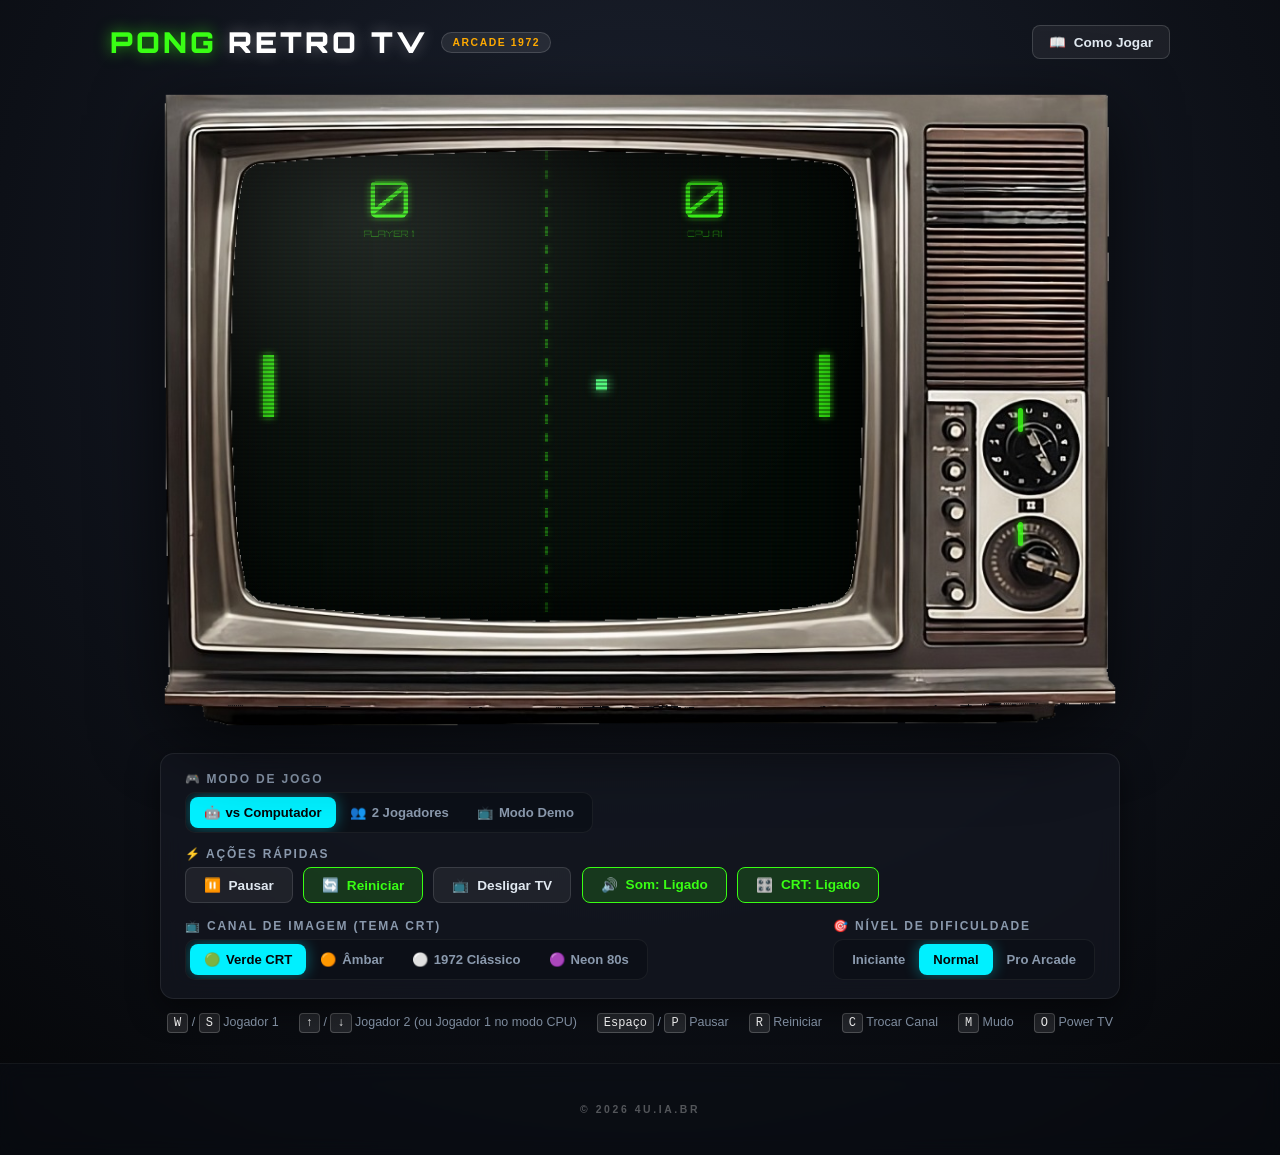
==== index.html @ e944e49a "deploy: auto-sync pong" ====
<!DOCTYPE html>
<html lang="pt-br">
<head>
  <meta charset="utf-8"/>
  <meta name="viewport" content="width=device-width, initial-scale=1.0, maximum-scale=1.0, user-scalable=no"/>
  <title>Pong Retro TV 1972 | 4U.IA.BR</title>
  <meta name="description" content="Jogue o clássico Pong de 1972 dentro de uma autêntica TV de tubo CRT retro com áudio 8-bit sintetizado, shaders scanlines e seletores de canal interativos."/>

  <!-- Favicons -->
  <link rel="icon" type="image/png" sizes="32x32" href="/favicon-32x32.png"/>
  <link rel="icon" type="image/png" sizes="16x16" href="/favicon-16x16.png"/>
  <link rel="icon" type="image/png" sizes="48x48" href="/favicon-48x48.png"/>
  <link rel="icon" type="image/png" sizes="192x192" href="/favicon-192x192.png"/>
  <link rel="apple-touch-icon" href="/favicon-192x192.png"/>

  <!-- Google Fonts Orbitron -->
  <link rel="preconnect" href="https://fonts.googleapis.com"/>
  <link rel="preconnect" href="https://fonts.gstatic.com" crossorigin/>
  <link href="https://fonts.googleapis.com/css2?family=Orbitron:wght@500;700;900&display=swap" rel="stylesheet"/>

  <!-- Stylesheet -->
  <link rel="stylesheet" href="style.css"/>
</head>
<body>

  <!-- Retro Header -->
  <header class="retro-header">
    <div class="brand-wrapper">
      <img src="/logo.png" alt="4U.IA.BR" class="brand-logo" onerror="this.style.display='none'"/>
      <h1 class="brand-title"><span class="accent">PONG</span> RETRO TV</h1>
      <span class="brand-badge">ARCADE 1972</span>
    </div>
    <div class="header-actions">
      <button class="btn-header" id="openTutorialBtn" title="Instruções e controles">
        <span>📖</span> Como Jogar
      </button>
    </div>
  </header>

  <!-- Arcade Stage -->
  <main class="arcade-stage">
    
    <!-- TV Stage Wrapper with Ambient Lighting -->
    <div class="tv-stage-wrapper" id="stageWrapper">
      <div class="tv-cabinet">
        
        <!-- CRT Screen Tube (Positioned exactly in the TV aperture) -->
        <div class="tv-screen-container">
          <canvas id="pongCanvas"></canvas>
          
          <!-- Optical Overlays (Scanlines, Vignette, Glare) -->
          <div class="crt-scanlines" id="crtScanlines"></div>
          <div class="crt-vignette"></div>
          <div class="crt-glare"></div>
          <div class="crt-beam-overlay" id="crtBeamOverlay"></div>

          <!-- HUD Status Screen Overlay (Pause / Game Over) -->
          <div class="screen-hud-overlay hidden" id="screenHudOverlay">
            <h2 class="hud-title" id="hudTitle">JOGO PAUSADO</h2>
            <p class="hud-subtitle" id="hudSubtitle">Pressione Espaço para continuar</p>
            <div class="hud-btn-group">
              <button class="btn-hud" id="hudRestartBtn">JOGAR NOVAMENTE</button>
            </div>
          </div>
        </div>

        <!-- TV Bezel Frame Image (Natural 3D wooden/metallic casing & dials) -->
        <img src="assets/images/retro_tv.png" class="tv-bezel-frame" alt="Retro CRT TV Frame" />

        <!-- Interactive Hotspots on the TV's Physical Controls -->
        <div class="tv-hotspots">
          <!-- Push Buttons Column -->
          <button class="hotspot-btn btn-hotspot-power" id="hotspotPower" title="Power TV (Ligar / Desligar)">
            <span class="hotspot-tooltip">Ligar / Desligar TV</span>
          </button>
          <button class="hotspot-btn btn-hotspot-mode" id="hotspotMode" title="Alternar Modo (CPU / 2P)">
            <span class="hotspot-tooltip">Modo CPU / 2P</span>
          </button>
          <button class="hotspot-btn btn-hotspot-sound" id="hotspotSound" title="Som Mudo / Ligado">
            <span class="hotspot-tooltip">Alternar Som</span>
          </button>
          <button class="hotspot-btn btn-hotspot-crt" id="hotspotCrt" title="Filtro CRT Scanlines">
            <span class="hotspot-tooltip">Efeito CRT On/Off</span>
          </button>
          <button class="hotspot-btn btn-hotspot-pause" id="hotspotPause" title="Pausar / Continuar">
            <span class="hotspot-tooltip">Pausar / Jogar</span>
          </button>

          <!-- Upper Rotary Knob (Channel / Color Theme) -->
          <button class="hotspot-btn btn-hotspot-rotary-channel" id="rotaryChannel" title="Girar Seletor de Canal (Cores CRT)">
            <div class="rotary-marker"></div>
            <span class="hotspot-tooltip">Canal / Cor CRT</span>
          </button>

          <!-- Lower Rotary Knob (Tuning / Difficulty) -->
          <button class="hotspot-btn btn-hotspot-rotary-tuning" id="rotaryTuning" title="Girar Sintonizador (Dificuldade)">
            <div class="rotary-marker"></div>
            <span class="hotspot-tooltip">Sintonia / Dificuldade</span>
          </button>
        </div>

      </div>
    </div>

    <!-- Mobile Touch Controller (visible on smartphones & tablets) -->
    <div class="mobile-touch-bar">
      <!-- Player 1 Touch (Left) -->
      <div class="touch-paddle-controller">
        <span class="touch-player-label">Jogador 1 (Esquerda)</span>
        <div class="touch-btn-row">
          <button class="btn-touch-nav" id="p1UpBtn" aria-label="Mover P1 Cima">▲ CIMA</button>
          <button class="btn-touch-nav" id="p1DownBtn" aria-label="Mover P1 Baixo">▼ BAIXO</button>
        </div>
      </div>

      <!-- Player 2 Touch (Right, shown in 2P mode) -->
      <div class="touch-paddle-controller" id="p2TouchController" style="display: none;">
        <span class="touch-player-label">Jogador 2 (Direita)</span>
        <div class="touch-btn-row">
          <button class="btn-touch-nav" id="p2UpBtn" aria-label="Mover P2 Cima">▲ CIMA</button>
          <button class="btn-touch-nav" id="p2DownBtn" aria-label="Mover P2 Baixo">▼ BAIXO</button>
        </div>
      </div>
    </div>

    <!-- Retro Control Dashboard (Under TV) -->
    <div class="arcade-dashboard">
      
      <!-- Row 1: Game Mode & Quick Actions -->
      <div class="dashboard-row">
        <div>
          <div class="group-title">🎮 Modo de Jogo</div>
          <div class="btn-pill-group">
            <button class="btn-pill active" id="modeCpuBtn">
              <span>🤖</span> vs Computador
            </button>
            <button class="btn-pill" id="modePvpBtn">
              <span>👥</span> 2 Jogadores
            </button>
            <button class="btn-pill" id="modeDemoBtn">
              <span>📺</span> Modo Demo
            </button>
          </div>
        </div>

        <div>
          <div class="group-title">⚡ Ações Rápidas</div>
          <div class="action-buttons-group">
            <button class="btn-action" id="btnTogglePause">
              <span>⏸️</span> Pausar
            </button>
            <button class="btn-action btn-accent" id="btnResetGame">
              <span>🔄</span> Reiniciar
            </button>
            <button class="btn-action" id="btnTogglePower">
              <span>📺</span> Desligar TV
            </button>
            <button class="btn-action btn-accent" id="btnToggleSound">
              <span>🔊</span> Som: Ligado
            </button>
            <button class="btn-action btn-accent" id="btnToggleCrt">
              <span>🎛️</span> CRT: Ligado
            </button>
          </div>
        </div>
      </div>

      <!-- Row 2: CRT Channel Themes & Difficulty -->
      <div class="dashboard-row">
        <div>
          <div class="group-title">📺 Canal de Imagem (Tema CRT)</div>
          <div class="btn-pill-group">
            <button class="btn-pill active" data-theme="green">
              <span>🟢</span> Verde CRT
            </button>
            <button class="btn-pill" data-theme="amber">
              <span>🟠</span> Âmbar
            </button>
            <button class="btn-pill" data-theme="classic">
              <span>⚪</span> 1972 Clássico
            </button>
            <button class="btn-pill" data-theme="neon">
              <span>🟣</span> Neon 80s
            </button>
          </div>
        </div>

        <div>
          <div class="group-title">🎯 Nível de Dificuldade</div>
          <div class="btn-pill-group">
            <button class="btn-pill" data-diff="easy">Iniciante</button>
            <button class="btn-pill active" data-diff="normal">Normal</button>
            <button class="btn-pill" data-diff="pro">Pro Arcade</button>
          </div>
        </div>
      </div>

    </div>

    <!-- Keyboard Shortcuts Bar -->
    <div class="keyboard-hints">
      <span><span class="kbd-badge">W</span> / <span class="kbd-badge">S</span> Jogador 1</span>
      <span><span class="kbd-badge">↑</span> / <span class="kbd-badge">↓</span> Jogador 2 (ou Jogador 1 no modo CPU)</span>
      <span><span class="kbd-badge">Espaço</span> / <span class="kbd-badge">P</span> Pausar</span>
      <span><span class="kbd-badge">R</span> Reiniciar</span>
      <span><span class="kbd-badge">C</span> Trocar Canal</span>
      <span><span class="kbd-badge">M</span> Mudo</span>
      <span><span class="kbd-badge">O</span> Power TV</span>
    </div>

  </main>

  <!-- Tutorial Modal -->
  <div class="modal-backdrop" id="tutorialModal">
    <div class="modal-dialog">
      <div class="modal-header">
        <h3 class="modal-title"><span>📺</span> Manual do Pong Retro TV 1972</h3>
        <button class="modal-close" id="closeTutorialBtn" aria-label="Fechar">✕</button>
      </div>
      <div class="modal-body">
        
        <div>
          <div class="modal-section-title">🕹️ Sobre o Pong (1972)</div>
          <p>
            Criado por <strong>Allan Alcorn</strong> e lançado pela <strong>Atari</strong> em novembro de 1972 sob a liderança de <strong>Nolan Bushnell</strong>, Pong foi o primeiro videogame arcade de sucesso comercial no mundo. Esta versão recria fielmente a física analógica de ricochete angular, áudio de ondas quadradas em 8-bit e o charme inconfundível de uma televisão de tubo CRT da década de 1970.
          </p>
        </div>

        <div>
          <div class="modal-section-title">⌨️ Controles do Teclado</div>
          <div class="modal-grid-controls">
            <div class="control-card">
              <h4>Jogador 1 (Esquerda)</h4>
              <p><span class="kbd-badge">W</span> para subir<br/><span class="kbd-badge">S</span> para descer</p>
            </div>
            <div class="control-card">
              <h4>Jogador 2 (Direita)</h4>
              <p><span class="kbd-badge">↑</span> para subir<br/><span class="kbd-badge">↓</span> para descer</p>
            </div>
            <div class="control-card">
              <h4>Atalhos Rápidos</h4>
              <p><span class="kbd-badge">Espaço</span> Pausar | <span class="kbd-badge">R</span> Reiniciar<br/><span class="kbd-badge">C</span> Canal | <span class="kbd-badge">M</span> Som | <span class="kbd-badge">O</span> Power TV</p>
            </div>
            <div class="control-card">
              <h4>Touch / Celular</h4>
              <p>Toque e arraste o dedo diretamente na tela da TV ou use os botões virtuais ▲ ▼ abaixo do televisor.</p>
            </div>
          </div>
        </div>

        <div>
          <div class="modal-section-title">🎛️ Controles Interativos na Própria TV</div>
          <p>
            Você pode clicar diretamente nos botões físicos e seletores giratórios do painel prateado à direita da TV:
          </p>
          <ul style="padding-left: 20px; margin-top: 8px; font-size: 0.88rem; color: #a0aec0;">
            <li><strong>Botão Vermelho (Topo):</strong> Liga e desliga a TV com animação real de colapso de feixe CRT.</li>
            <li><strong>Seletor Giratório Superior (VHF):</strong> Gira o botão e troca os canais de cor da TV (Fósforo Verde, Âmbar, P&B e Neon 80s).</li>
            <li><strong>Seletor Giratório Inferior (UHF):</strong> Alterna o nível de sintonia/dificuldade da inteligência artificial.</li>
            <li><strong>Botões Centrais:</strong> Alternam modo de jogo, mudo de áudio e ativam/desativam as scanlines de fósforo.</li>
          </ul>
        </div>

        <div>
          <div class="modal-section-title">🏆 Regras do Jogo</div>
          <p>
            Cada ponto é marcado quando a bola ultrapassa a raquete adversária. A velocidade da bola aumenta progressivamente a cada troca de passes. O primeiro a alcançar <strong>10 pontos</strong> vence a partida!
          </p>
        </div>

      </div>
    </div>
  </div>

  <!-- 4U.IA.BR Standardized Footer -->
  <footer class="footer-clean">
    <span>© 2026 4U.IA.BR</span>
  </footer>

  <!-- Game Script -->
  <script src="script.js"></script>
</body>
</html>
---- style.css ----
/* ====================================================================
   PONG RETRO TV 1972 - 4U.IA.BR
   Authentic CRT Arcade Television Experience
   ==================================================================== */

:root {
  --bg-dark: #0a0c10;
  --bg-cabinet: #141721;
  --wood-accent: #3a2318;
  --primary-accent: #00f0ff;
  --neon-green: #39ff14;
  --neon-pink: #ff007f;
  --neon-amber: #ffaa00;
  --text-main: #f0f4f8;
  --text-muted: #8a99ad;
  --crt-curve: 4% / 6%;
}

* {
  box-sizing: border-box;
  margin: 0;
  padding: 0;
  -webkit-tap-highlight-color: transparent;
}

body {
  background: radial-gradient(circle at 50% 25%, #1c2230 0%, #0d1017 60%, #050608 100%);
  color: var(--text-main);
  font-family: 'Segoe UI', -apple-system, BlinkMacSystemFont, Roboto, sans-serif;
  min-height: 100vh;
  display: flex;
  flex-direction: column;
  align-items: center;
  overflow-x: hidden;
}

/* Header */
.retro-header {
  width: 100%;
  max-width: 1100px;
  padding: 24px 20px 10px;
  display: flex;
  align-items: center;
  justify-content: space-between;
  flex-wrap: wrap;
  gap: 16px;
  z-index: 10;
}

.brand-wrapper {
  display: flex;
  align-items: center;
  gap: 14px;
}

.brand-logo {
  height: 42px;
  width: auto;
  filter: drop-shadow(0 0 10px rgba(0, 240, 255, 0.4));
}

.brand-title {
  font-family: 'Orbitron', 'Segoe UI', sans-serif;
  font-size: 1.8rem;
  font-weight: 900;
  letter-spacing: 0.1em;
  color: #fff;
  text-shadow: 0 0 15px rgba(255, 255, 255, 0.3);
}

.brand-title .accent {
  color: var(--neon-green);
  text-shadow: 0 0 15px rgba(57, 255, 20, 0.6);
}

.brand-badge {
  font-size: 0.65rem;
  font-weight: 700;
  letter-spacing: 0.15em;
  padding: 4px 10px;
  border-radius: 20px;
  background: rgba(255, 255, 255, 0.08);
  border: 1px solid rgba(255, 255, 255, 0.15);
  color: var(--neon-amber);
  text-transform: uppercase;
}

.header-actions {
  display: flex;
  gap: 10px;
  align-items: center;
}

.btn-header {
  background: rgba(255, 255, 255, 0.06);
  border: 1px solid rgba(255, 255, 255, 0.15);
  color: #e0e8f0;
  padding: 8px 16px;
  border-radius: 8px;
  font-size: 0.85rem;
  font-weight: 600;
  cursor: pointer;
  display: flex;
  align-items: center;
  gap: 8px;
  transition: all 0.2s ease;
}

.btn-header:hover {
  background: rgba(0, 240, 255, 0.15);
  border-color: var(--primary-accent);
  color: #fff;
  box-shadow: 0 0 15px rgba(0, 240, 255, 0.3);
}

/* Main Arcade Stage */
.arcade-stage {
  width: 100%;
  max-width: 1080px;
  padding: 10px 16px 30px;
  display: flex;
  flex-direction: column;
  align-items: center;
  flex-grow: 1;
}

/* TV Ambient Lighting & Table Glow */
.tv-stage-wrapper {
  position: relative;
  width: 100%;
  max-width: 960px;
  display: flex;
  justify-content: center;
  align-items: center;
  margin: 10px 0 25px;
}

.tv-stage-wrapper::before {
  content: '';
  position: absolute;
  top: 15%;
  left: 5%;
  width: 65%;
  height: 70%;
  background: radial-gradient(ellipse at center, rgba(57, 255, 20, 0.15) 0%, rgba(0, 240, 255, 0.08) 45%, transparent 75%);
  filter: blur(40px);
  pointer-events: none;
  z-index: 1;
  transition: background 0.5s ease;
}

.tv-stage-wrapper.theme-amber::before {
  background: radial-gradient(ellipse at center, rgba(255, 170, 0, 0.2) 0%, rgba(255, 120, 0, 0.08) 45%, transparent 75%);
}

.tv-stage-wrapper.theme-classic::before {
  background: radial-gradient(ellipse at center, rgba(255, 255, 255, 0.16) 0%, rgba(200, 220, 255, 0.06) 45%, transparent 75%);
}

.tv-stage-wrapper.theme-neon::before {
  background: radial-gradient(ellipse at center, rgba(255, 0, 127, 0.15) 0%, rgba(0, 240, 255, 0.1) 45%, transparent 75%);
}

.tv-stage-wrapper.tv-off::before {
  opacity: 0;
}

/* TV Cabinet (Aspect Ratio: 1010 x 671 = 1.5052) */
.tv-cabinet {
  position: relative;
  width: 100%;
  aspect-ratio: 1010 / 671;
  z-index: 2;
  user-select: none;
  filter: drop-shadow(0 20px 35px rgba(0, 0, 0, 0.7));
}

/* TV Bezel Overlay Image */
.tv-bezel-frame {
  position: absolute;
  top: 0;
  left: 0;
  width: 100%;
  height: 100%;
  object-fit: fill;
  pointer-events: none;
  z-index: 5;
}

/* Screen Window Positioned in CRT opening:
   Cropped TV coords: left 7.43%, top 9.54%, width 65.74%, height 73.77% */
.tv-screen-container {
  position: absolute;
  left: 7.43%;
  top: 9.54%;
  width: 65.74%;
  height: 73.77%;
  border-radius: var(--crt-curve);
  overflow: hidden;
  background: #08090d;
  box-shadow: inset 0 0 45px rgba(0, 0, 0, 0.95);
  z-index: 3;
  display: flex;
  align-items: center;
  justify-content: center;
  cursor: crosshair;
}

/* Canvas */
#pongCanvas {
  width: 100%;
  height: 100%;
  display: block;
  image-rendering: pixelated;
  background: transparent;
}

/* CRT Optical Shaders & Overlays */
.crt-scanlines {
  position: absolute;
  top: 0;
  left: 0;
  width: 100%;
  height: 100%;
  background: linear-gradient(
    rgba(18, 16, 16, 0) 50%, 
    rgba(0, 0, 0, 0.42) 50%
  ), linear-gradient(
    90deg,
    rgba(255, 0, 0, 0.03),
    rgba(0, 255, 0, 0.01),
    rgba(0, 0, 255, 0.03)
  );
  background-size: 100% 4px, 6px 100%;
  pointer-events: none;
  z-index: 10;
  opacity: 0.85;
  transition: opacity 0.3s ease;
}

.crt-scanlines.off {
  opacity: 0 !important;
}

.crt-vignette {
  position: absolute;
  top: 0;
  left: 0;
  width: 100%;
  height: 100%;
  box-shadow: inset 0 0 65px rgba(0, 0, 0, 0.85), inset 0 0 100px rgba(0, 0, 0, 0.55);
  pointer-events: none;
  z-index: 11;
}

.crt-glare {
  position: absolute;
  top: -20%;
  left: -20%;
  width: 140%;
  height: 140%;
  background: radial-gradient(ellipse at 30% 25%, rgba(255, 255, 255, 0.12) 0%, rgba(255, 255, 255, 0.03) 30%, transparent 60%);
  pointer-events: none;
  z-index: 12;
}

/* CRT Power Off / On Beam Animation */
.crt-beam-overlay {
  position: absolute;
  top: 0;
  left: 0;
  width: 100%;
  height: 100%;
  background: #000;
  pointer-events: none;
  z-index: 20;
  opacity: 0;
  display: flex;
  align-items: center;
  justify-content: center;
  transition: opacity 0.1s ease;
}

.tv-off .crt-beam-overlay {
  opacity: 1;
}

.crt-beam-overlay::after {
  content: '';
  display: none;
  width: 100%;
  height: 3px;
  background: #fff;
  box-shadow: 0 0 15px #fff, 0 0 35px #00f0ff;
  border-radius: 50%;
}

/* CRT Turning Off animation */
.anim-power-off .crt-beam-overlay {
  opacity: 1;
  animation: crtTurnOff 0.55s cubic-bezier(0.23, 1, 0.32, 1) forwards;
}

.anim-power-off .crt-beam-overlay::after {
  display: block;
  animation: crtLineCollapse 0.55s cubic-bezier(0.23, 1, 0.32, 1) forwards;
}

/* CRT Turning On animation */
.anim-power-on .crt-beam-overlay {
  opacity: 1;
  animation: crtTurnOn 0.6s cubic-bezier(0.16, 1, 0.3, 1) forwards;
}

.anim-power-on .crt-beam-overlay::after {
  display: block;
  animation: crtLineExpand 0.6s cubic-bezier(0.16, 1, 0.3, 1) forwards;
}

@keyframes crtTurnOff {
  0% { background: transparent; }
  60% { background: #020304; }
  100% { background: #050608; }
}

@keyframes crtLineCollapse {
  0% { width: 100%; height: 100%; border-radius: 0; background: rgba(255, 255, 255, 0.9); }
  45% { width: 100%; height: 3px; border-radius: 50%; background: #fff; }
  75% { width: 12px; height: 12px; border-radius: 50%; background: #fff; box-shadow: 0 0 25px #fff; }
  100% { width: 0; height: 0; opacity: 0; }
}

@keyframes crtTurnOn {
  0% { background: #050608; }
  30% { background: #020304; }
  100% { background: transparent; opacity: 0; }
}

@keyframes crtLineExpand {
  0% { width: 6px; height: 6px; border-radius: 50%; opacity: 1; background: #fff; }
  35% { width: 100%; height: 4px; border-radius: 50%; background: #fff; }
  70% { width: 100%; height: 100%; border-radius: 0; opacity: 0.8; background: rgba(255, 255, 255, 0.6); }
  100% { width: 100%; height: 100%; opacity: 0; }
}

/* Interactive Hotspots on the Physical TV Dials & Buttons */
.tv-hotspots {
  position: absolute;
  top: 0;
  left: 0;
  width: 100%;
  height: 100%;
  z-index: 15;
  pointer-events: none;
}

.hotspot-btn {
  position: absolute;
  pointer-events: auto;
  background: transparent;
  border: none;
  cursor: pointer;
  border-radius: 50%;
  transition: transform 0.2s cubic-bezier(0.34, 1.56, 0.64, 1), box-shadow 0.2s ease;
  outline: none;
}

.hotspot-btn:focus-visible {
  box-shadow: 0 0 0 2px var(--neon-green), 0 0 15px rgba(57, 255, 20, 0.6);
}

.hotspot-btn:hover {
  background: rgba(255, 255, 255, 0.12);
  box-shadow: 0 0 12px rgba(0, 240, 255, 0.4);
}

/* Push buttons column: X ~ 79.5% to 83%, Y from 48.5% to 76.5% */
.btn-hotspot-power {
  left: 79.7%;
  top: 48.4%;
  width: 3.1%;
  height: 4.6%;
  border-radius: 4px;
}

.btn-hotspot-mode {
  left: 79.7%;
  top: 54.4%;
  width: 3.1%;
  height: 4.6%;
  border-radius: 4px;
}

.btn-hotspot-sound {
  left: 79.7%;
  top: 60.4%;
  width: 3.1%;
  height: 4.6%;
  border-radius: 4px;
}

.btn-hotspot-crt {
  left: 79.7%;
  top: 66.3%;
  width: 3.1%;
  height: 4.6%;
  border-radius: 4px;
}

.btn-hotspot-pause {
  left: 79.7%;
  top: 72.3%;
  width: 3.1%;
  height: 4.6%;
  border-radius: 4px;
}

/* Upper Rotary Dial (Channel / Color Theme): X ~ 84.6% to 94.6%, Y ~ 48.4% to 63.3% */
.btn-hotspot-rotary-channel {
  left: 84.7%;
  top: 48.4%;
  width: 9.9%;
  height: 14.9%;
  border-radius: 50%;
  transform: rotate(0deg);
  transition: transform 0.35s cubic-bezier(0.34, 1.56, 0.64, 1);
}

/* Lower Rotary Dial (Difficulty / Speed): X ~ 84.6% to 94.6%, Y ~ 66.3% to 81.2% */
.btn-hotspot-rotary-tuning {
  left: 84.7%;
  top: 66.3%;
  width: 9.9%;
  height: 14.9%;
  border-radius: 50%;
  transform: rotate(0deg);
  transition: transform 0.35s cubic-bezier(0.34, 1.56, 0.64, 1);
}

/* Tactile visual indicator marker on rotary knobs */
.rotary-marker {
  position: absolute;
  top: 10%;
  left: 47%;
  width: 6%;
  height: 25%;
  background: var(--neon-green);
  border-radius: 3px;
  box-shadow: 0 0 6px var(--neon-green);
  opacity: 0.85;
}

/* Tooltips on Hover */
.hotspot-tooltip {
  position: absolute;
  bottom: 110%;
  left: 50%;
  transform: translateX(-50%);
  background: rgba(10, 14, 22, 0.95);
  color: #fff;
  border: 1px solid var(--primary-accent);
  padding: 5px 10px;
  border-radius: 6px;
  font-size: 0.72rem;
  font-weight: 600;
  white-space: nowrap;
  pointer-events: none;
  opacity: 0;
  transition: opacity 0.2s ease, transform 0.2s ease;
  z-index: 30;
  box-shadow: 0 4px 15px rgba(0, 0, 0, 0.6);
}

.hotspot-btn:hover .hotspot-tooltip {
  opacity: 1;
  transform: translateX(-50%) translateY(-4px);
}

/* CRT Screen Status Overlay (e.g. Pause, Game Over, Insert Coin) */
.screen-hud-overlay {
  position: absolute;
  top: 0;
  left: 0;
  width: 100%;
  height: 100%;
  display: flex;
  flex-direction: column;
  align-items: center;
  justify-content: center;
  background: rgba(0, 0, 0, 0.65);
  color: #fff;
  z-index: 14;
  backdrop-filter: blur(2px);
  text-align: center;
  padding: 20px;
  transition: opacity 0.2s ease;
}

.screen-hud-overlay.hidden {
  opacity: 0;
  pointer-events: none;
}

.hud-title {
  font-family: 'Orbitron', monospace;
  font-size: 2.2rem;
  letter-spacing: 0.15em;
  margin-bottom: 10px;
  text-shadow: 0 0 15px currentColor;
}

.hud-subtitle {
  font-size: 1rem;
  color: var(--text-muted);
  margin-bottom: 24px;
}

.hud-btn-group {
  display: flex;
  gap: 12px;
}

.btn-hud {
  background: var(--neon-green);
  color: #050608;
  border: none;
  padding: 10px 22px;
  border-radius: 6px;
  font-weight: 800;
  font-family: 'Orbitron', sans-serif;
  font-size: 0.95rem;
  cursor: pointer;
  letter-spacing: 0.05em;
  box-shadow: 0 0 15px rgba(57, 255, 20, 0.5);
  transition: all 0.2s ease;
}

.btn-hud:hover {
  transform: scale(1.05);
  box-shadow: 0 0 25px rgba(57, 255, 20, 0.8);
}

/* Retro Control Dashboard (Under the TV) */
.arcade-dashboard {
  width: 100%;
  max-width: 960px;
  background: rgba(20, 24, 34, 0.7);
  backdrop-filter: blur(12px);
  border: 1px solid rgba(255, 255, 255, 0.08);
  border-radius: 14px;
  padding: 18px 24px;
  display: flex;
  flex-direction: column;
  gap: 16px;
  box-shadow: 0 10px 30px rgba(0, 0, 0, 0.5);
}

.dashboard-row {
  display: flex;
  align-items: center;
  justify-content: space-between;
  flex-wrap: wrap;
  gap: 14px;
}

.group-title {
  font-size: 0.75rem;
  font-weight: 700;
  text-transform: uppercase;
  letter-spacing: 0.15em;
  color: var(--text-muted);
  margin-bottom: 6px;
  display: flex;
  align-items: center;
  gap: 6px;
}

.btn-pill-group {
  display: flex;
  background: rgba(10, 14, 20, 0.6);
  padding: 4px;
  border-radius: 10px;
  border: 1px solid rgba(255, 255, 255, 0.06);
  overflow-x: auto;
  max-width: 100%;
  scrollbar-width: none;
}
.btn-pill-group::-webkit-scrollbar {
  display: none;
}

.btn-pill {
  background: transparent;
  border: none;
  color: var(--text-muted);
  padding: 8px 14px;
  font-size: 0.82rem;
  font-weight: 600;
  border-radius: 8px;
  cursor: pointer;
  display: flex;
  align-items: center;
  gap: 6px;
  white-space: nowrap;
  transition: all 0.2s ease;
}

.btn-pill:hover {
  color: #fff;
  background: rgba(255, 255, 255, 0.08);
}

.btn-pill.active {
  background: var(--primary-accent);
  color: #050608;
  font-weight: 700;
  box-shadow: 0 0 15px rgba(0, 240, 255, 0.4);
}

/* Quick Control Action Buttons */
.action-buttons-group {
  display: flex;
  flex-wrap: wrap;
  gap: 10px;
}

.btn-action {
  background: rgba(255, 255, 255, 0.06);
  border: 1px solid rgba(255, 255, 255, 0.12);
  color: #e0e8f0;
  padding: 9px 18px;
  border-radius: 8px;
  font-size: 0.85rem;
  font-weight: 600;
  cursor: pointer;
  display: flex;
  align-items: center;
  gap: 8px;
  transition: all 0.2s ease;
}

.btn-action:hover {
  background: rgba(255, 255, 255, 0.12);
  color: #fff;
  border-color: rgba(255, 255, 255, 0.3);
}

.btn-action.btn-accent {
  background: rgba(57, 255, 20, 0.15);
  border-color: var(--neon-green);
  color: var(--neon-green);
}

.btn-action.btn-accent:hover {
  background: var(--neon-green);
  color: #050608;
  box-shadow: 0 0 18px rgba(57, 255, 20, 0.5);
}

.btn-action.btn-danger {
  background: rgba(255, 0, 127, 0.15);
  border-color: var(--neon-pink);
  color: var(--neon-pink);
}

.btn-action.btn-danger:hover {
  background: var(--neon-pink);
  color: #fff;
  box-shadow: 0 0 18px rgba(255, 0, 127, 0.5);
}

/* Mobile Touch Controls Bar */
.mobile-touch-bar {
  display: none;
  width: 100%;
  max-width: 960px;
  margin-top: 14px;
  gap: 16px;
  justify-content: space-between;
}

@media (max-width: 820px) {
  .mobile-touch-bar {
    display: flex;
  }
}

.touch-paddle-controller {
  flex: 1;
  background: rgba(15, 20, 30, 0.8);
  border: 1px solid rgba(255, 255, 255, 0.1);
  border-radius: 12px;
  padding: 12px;
  display: flex;
  flex-direction: column;
  align-items: center;
  gap: 8px;
}

.touch-player-label {
  font-size: 0.75rem;
  font-weight: 700;
  text-transform: uppercase;
  letter-spacing: 0.1em;
  color: var(--text-muted);
}

.touch-btn-row {
  display: flex;
  width: 100%;
  gap: 8px;
}

.btn-touch-nav {
  flex: 1;
  height: 52px;
  background: rgba(255, 255, 255, 0.08);
  border: 1px solid rgba(255, 255, 255, 0.15);
  border-radius: 8px;
  color: #fff;
  font-size: 1.5rem;
  display: flex;
  align-items: center;
  justify-content: center;
  cursor: pointer;
  user-select: none;
}

.btn-touch-nav:active {
  background: var(--primary-accent);
  color: #000;
}

/* Keyboard Hints Bar */
.keyboard-hints {
  width: 100%;
  max-width: 960px;
  margin-top: 14px;
  display: flex;
  justify-content: center;
  gap: 20px;
  flex-wrap: wrap;
  font-size: 0.78rem;
  color: var(--text-muted);
}

.kbd-badge {
  display: inline-block;
  background: rgba(255, 255, 255, 0.1);
  border: 1px solid rgba(255, 255, 255, 0.2);
  border-radius: 4px;
  padding: 2px 6px;
  color: #fff;
  font-family: monospace;
  font-size: 0.75rem;
}

/* Modal Window (Tutorial & Controls) */
.modal-backdrop {
  position: fixed;
  top: 0;
  left: 0;
  width: 100%;
  height: 100%;
  background: rgba(5, 7, 12, 0.85);
  backdrop-filter: blur(8px);
  z-index: 10000;
  display: flex;
  align-items: center;
  justify-content: center;
  padding: 20px;
  opacity: 0;
  pointer-events: none;
  transition: opacity 0.3s ease;
}

.modal-backdrop.active {
  opacity: 1;
  pointer-events: auto;
}

.modal-dialog {
  background: #141824;
  border: 1px solid rgba(0, 240, 255, 0.3);
  border-radius: 16px;
  width: 100%;
  max-width: 650px;
  max-height: 90vh;
  overflow-y: auto;
  box-shadow: 0 25px 60px rgba(0, 0, 0, 0.8), 0 0 30px rgba(0, 240, 255, 0.2);
  transform: translateY(20px) scale(0.95);
  transition: transform 0.3s cubic-bezier(0.34, 1.56, 0.64, 1);
}

.modal-backdrop.active .modal-dialog {
  transform: translateY(0) scale(1);
}

.modal-header {
  padding: 20px 24px;
  border-bottom: 1px solid rgba(255, 255, 255, 0.08);
  display: flex;
  align-items: center;
  justify-content: space-between;
}

.modal-title {
  font-family: 'Orbitron', sans-serif;
  font-size: 1.25rem;
  color: #fff;
  display: flex;
  align-items: center;
  gap: 10px;
}

.modal-close {
  background: transparent;
  border: none;
  color: var(--text-muted);
  font-size: 1.4rem;
  cursor: pointer;
  padding: 4px;
  border-radius: 6px;
  transition: color 0.2s ease;
}

.modal-close:hover {
  color: #fff;
}

.modal-body {
  padding: 24px;
  display: flex;
  flex-direction: column;
  gap: 20px;
  line-height: 1.6;
  font-size: 0.92rem;
  color: #c8d4e2;
}

.modal-section-title {
  font-size: 0.85rem;
  font-weight: 700;
  text-transform: uppercase;
  letter-spacing: 0.12em;
  color: var(--primary-accent);
  margin-bottom: 8px;
}

.modal-grid-controls {
  display: grid;
  grid-template-columns: repeat(auto-fit, minmax(240px, 1fr));
  gap: 14px;
}

.control-card {
  background: rgba(255, 255, 255, 0.04);
  border: 1px solid rgba(255, 255, 255, 0.08);
  border-radius: 10px;
  padding: 14px;
}

.control-card h4 {
  color: #fff;
  margin-bottom: 6px;
  font-size: 0.9rem;
}

.control-card p {
  color: var(--text-muted);
  font-size: 0.82rem;
}

/* 4U Standardized Footer */
.footer-clean {
  position: relative;
  width: 100%;
  z-index: 10;
  padding: 2.5rem 0;
  background: rgba(10, 14, 22, 0.5);
  backdrop-filter: blur(10px);
  border-top: 1px solid rgba(255, 255, 255, 0.05);
  display: flex;
  flex-direction: column;
  align-items: center;
  justify-content: center;
  gap: 8px;
  margin-top: auto;
}

.footer-clean span {
  font-size: 0.65rem;
  color: rgba(255, 255, 255, 0.3);
  letter-spacing: 0.25em;
  text-transform: uppercase;
  font-weight: 600;
}

/* Responsiveness */
@media (max-width: 600px) {
  .brand-title {
    font-size: 1.35rem;
  }
  .brand-badge {
    display: none;
  }
  .dashboard-row {
    flex-direction: column;
    align-items: stretch;
  }
  .btn-pill-group {
    width: 100%;
  }
  .btn-pill {
    flex: 1;
    justify-content: center;
  }
}
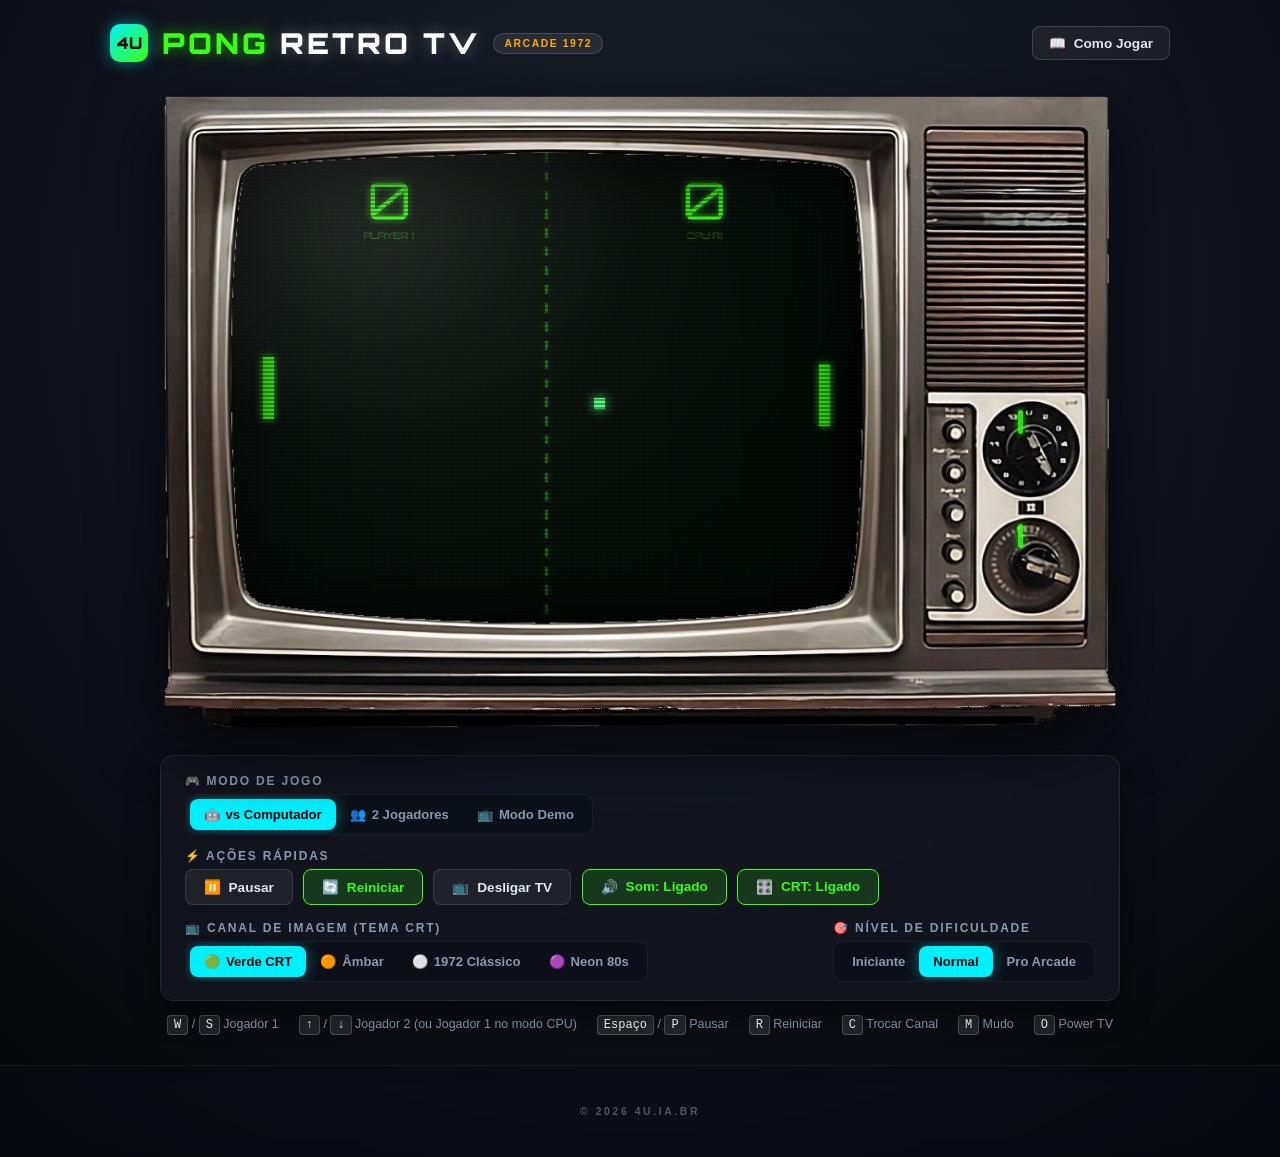
==== commit f3c609d0: "deploy: auto-sync pong" ====
--- a/index.html
+++ b/index.html
@@ -18,15 +18,15 @@
   <link rel="preconnect" href="https://fonts.gstatic.com" crossorigin/>
   <link href="https://fonts.googleapis.com/css2?family=Orbitron:wght@500;700;900&display=swap" rel="stylesheet"/>
 
-  <!-- Stylesheet -->
-  <link rel="stylesheet" href="style.css"/>
+  <!-- Stylesheet with Cache Busting -->
+  <link rel="stylesheet" href="style.css?v=20261001_tv2"/>
 </head>
 <body>
 
   <!-- Retro Header -->
   <header class="retro-header">
     <div class="brand-wrapper">
-      <img src="/logo.png" alt="4U.IA.BR" class="brand-logo" onerror="this.style.display='none'"/>
+      <div style="width: 38px; height: 38px; border-radius: 10px; background: linear-gradient(135deg, #00f0ff, #39ff14); display: flex; align-items: center; justify-content: center; font-family: 'Orbitron', monospace; font-weight: 900; font-size: 16px; color: #050608; box-shadow: 0 0 15px rgba(0, 240, 255, 0.5);">4U</div>
       <h1 class="brand-title"><span class="accent">PONG</span> RETRO TV</h1>
       <span class="brand-badge">ARCADE 1972</span>
     </div>
@@ -277,7 +277,7 @@
     <span>© 2026 4U.IA.BR</span>
   </footer>
 
-  <!-- Game Script -->
-  <script src="script.js"></script>
+  <!-- Game Script with Cache Busting -->
+  <script src="script.js?v=20261001_tv2"></script>
 </body>
 </html>
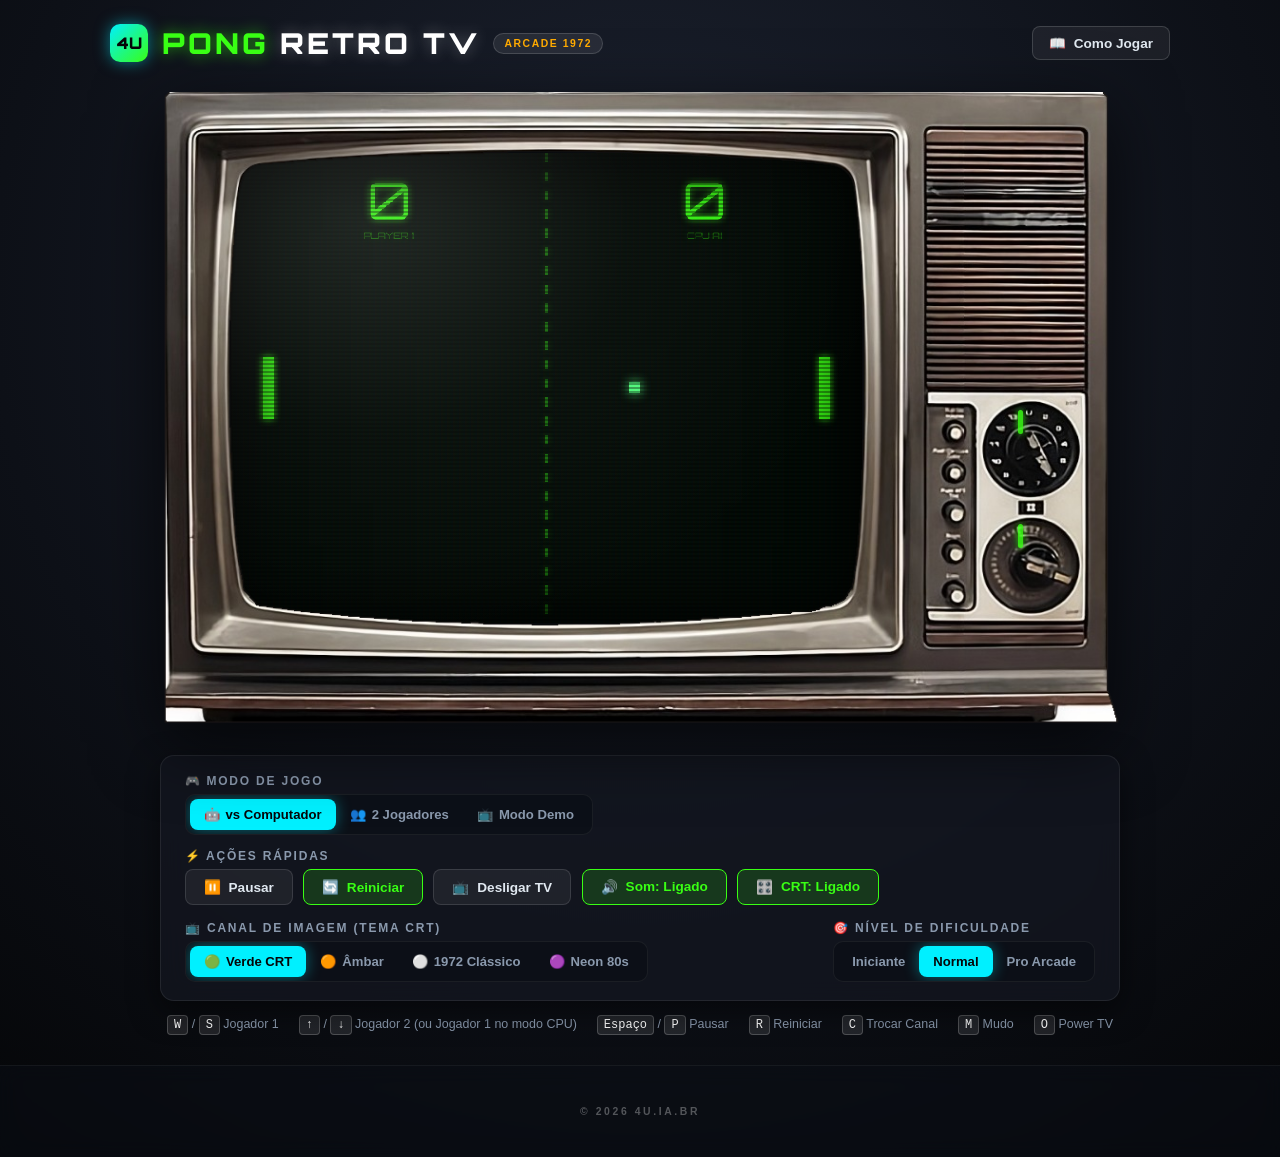
==== commit 755470ee: "deploy: auto-sync pong" ====
--- a/index.html
+++ b/index.html
@@ -65,7 +65,7 @@
         </div>
 
         <!-- TV Bezel Frame Image (Natural 3D wooden/metallic casing & dials) -->
-        <img src="assets/images/retro_tv.png" class="tv-bezel-frame" alt="Retro CRT TV Frame" />
+        <img src="assets/images/retro_tv.png?v=20261005_tv3" class="tv-bezel-frame" alt="Retro CRT TV Frame" />
 
         <!-- Interactive Hotspots on the TV's Physical Controls -->
         <div class="tv-hotspots">
@@ -278,6 +278,6 @@
   </footer>
 
   <!-- Game Script with Cache Busting -->
-  <script src="script.js?v=20261001_tv2"></script>
+  <script src="script.js?v=20261005_tv3"></script>
 </body>
 </html>
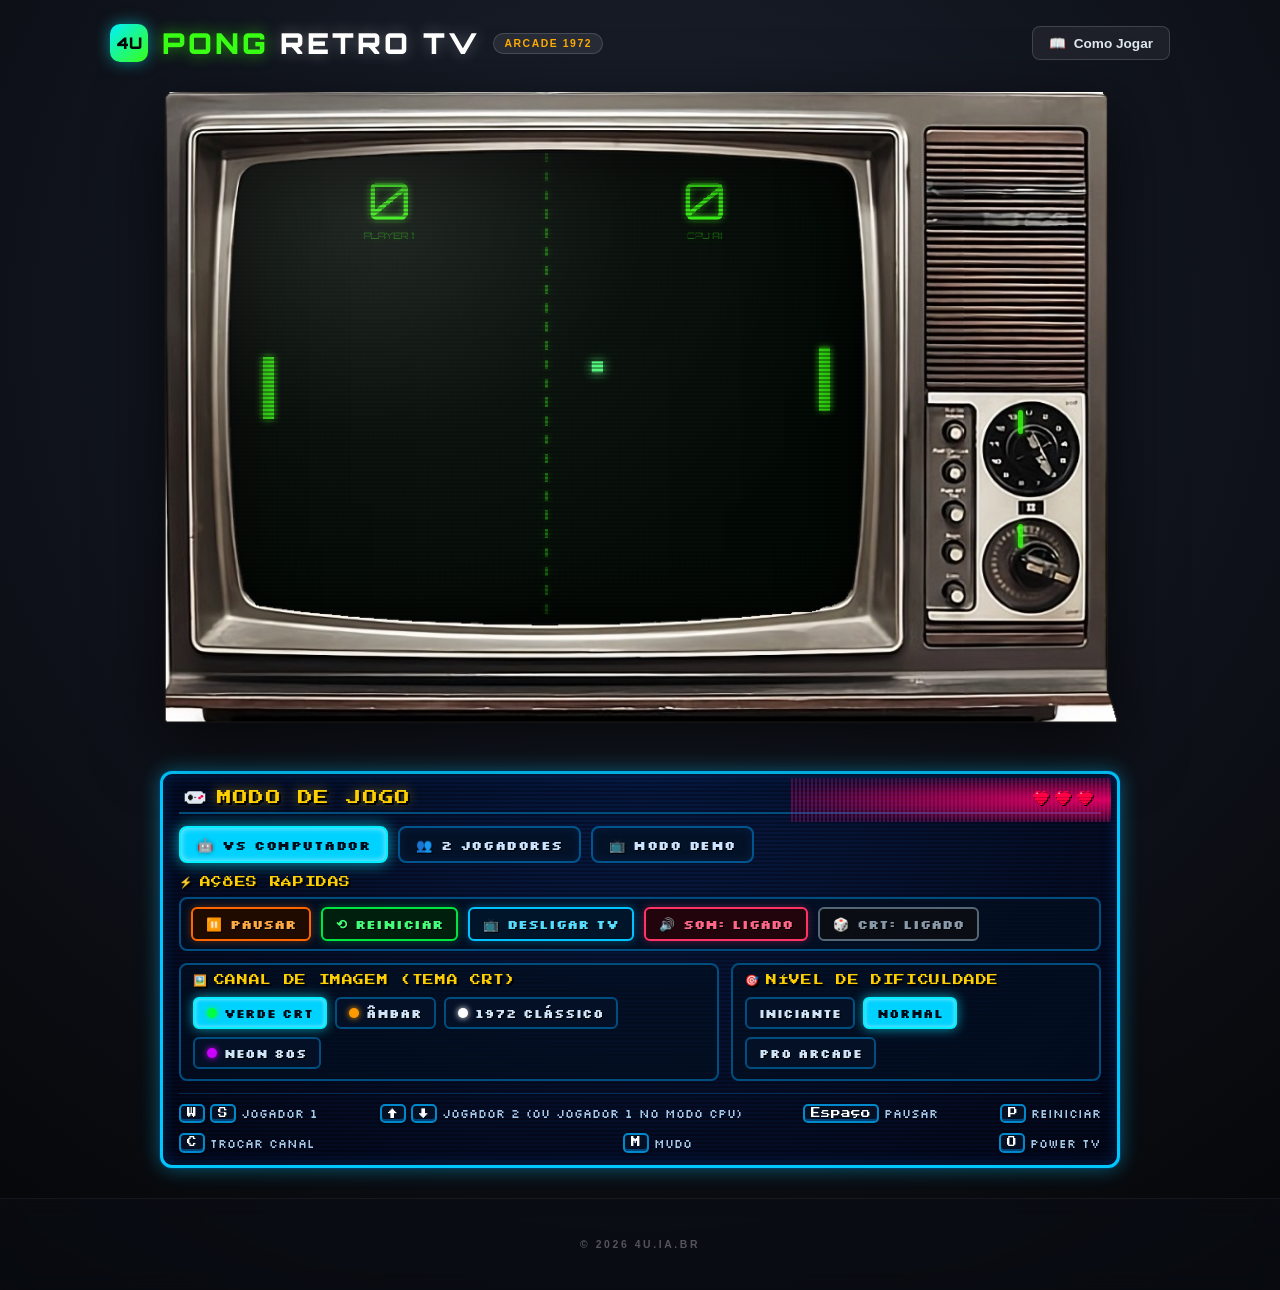
==== commit 5c2fc9b6: "deploy: auto-sync pong" ====
--- a/index.html
+++ b/index.html
@@ -13,13 +13,13 @@
   <link rel="icon" type="image/png" sizes="192x192" href="/favicon-192x192.png"/>
   <link rel="apple-touch-icon" href="/favicon-192x192.png"/>
 
-  <!-- Google Fonts Orbitron -->
+  <!-- Google Fonts Orbitron & Retro 8-bit Fonts -->
   <link rel="preconnect" href="https://fonts.googleapis.com"/>
   <link rel="preconnect" href="https://fonts.gstatic.com" crossorigin/>
-  <link href="https://fonts.googleapis.com/css2?family=Orbitron:wght@500;700;900&display=swap" rel="stylesheet"/>
+  <link href="https://fonts.googleapis.com/css2?family=Orbitron:wght@500;700;900&family=Press+Start+2P&family=Silkscreen:wght@400;700&display=swap" rel="stylesheet"/>
 
   <!-- Stylesheet with Cache Busting -->
-  <link rel="stylesheet" href="style.css?v=20261001_tv2"/>
+  <link rel="stylesheet" href="style.css?v=20261005_tv4"/>
 </head>
 <body>
 
@@ -126,86 +126,146 @@
     <!-- Retro Control Dashboard (Under TV) -->
     <div class="arcade-dashboard">
       
-      <!-- Row 1: Game Mode & Quick Actions -->
-      <div class="dashboard-row">
-        <div>
-          <div class="group-title">🎮 Modo de Jogo</div>
-          <div class="btn-pill-group">
-            <button class="btn-pill active" id="modeCpuBtn">
-              <span>🤖</span> vs Computador
+      <!-- Top Header Row: Gamepad + MODO DE JOGO + Magenta Dither & Hearts -->
+      <div class="dash-top-header">
+        <div class="dash-header-title">
+          <svg class="pixel-gamepad-icon" viewBox="0 0 20 14" width="24" height="16" fill="none">
+            <rect x="3" y="1" width="14" height="11" rx="2" fill="#e0e8f0"/>
+            <rect x="1" y="3" width="18" height="7" fill="#e0e8f0"/>
+            <rect x="4" y="5" width="4" height="3" fill="#111"/>
+            <rect x="5" y="4" width="2" height="5" fill="#111"/>
+            <rect x="9" y="6" width="2" height="1" fill="#666"/>
+            <circle cx="14" cy="7" r="1.2" fill="#ff0044"/>
+            <circle cx="16" cy="5.5" r="1.2" fill="#ff0044"/>
+          </svg>
+          <span class="dash-title-text">MODO DE JOGO</span>
+        </div>
+        <div class="dash-dither-hearts">
+          <svg class="pixel-heart" viewBox="0 0 10 9" width="16" height="14" fill="none">
+            <rect x="2" y="0" width="2" height="1" fill="#ff0044"/>
+            <rect x="6" y="0" width="2" height="1" fill="#ff0044"/>
+            <rect x="1" y="1" width="4" height="2" fill="#ff0044"/>
+            <rect x="5" y="1" width="4" height="2" fill="#ff0044"/>
+            <rect x="2" y="1" width="1" height="1" fill="#ffaacc"/>
+            <rect x="0" y="2" width="10" height="2" fill="#ff0044"/>
+            <rect x="1" y="4" width="8" height="2" fill="#ff0044"/>
+            <rect x="2" y="6" width="6" height="1" fill="#ff0044"/>
+            <rect x="3" y="7" width="4" height="1" fill="#ff0044"/>
+            <rect x="4" y="8" width="2" height="1" fill="#ff0044"/>
+          </svg>
+          <svg class="pixel-heart" viewBox="0 0 10 9" width="16" height="14" fill="none">
+            <rect x="2" y="0" width="2" height="1" fill="#ff0044"/>
+            <rect x="6" y="0" width="2" height="1" fill="#ff0044"/>
+            <rect x="1" y="1" width="4" height="2" fill="#ff0044"/>
+            <rect x="5" y="1" width="4" height="2" fill="#ff0044"/>
+            <rect x="2" y="1" width="1" height="1" fill="#ffaacc"/>
+            <rect x="0" y="2" width="10" height="2" fill="#ff0044"/>
+            <rect x="1" y="4" width="8" height="2" fill="#ff0044"/>
+            <rect x="2" y="6" width="6" height="1" fill="#ff0044"/>
+            <rect x="3" y="7" width="4" height="1" fill="#ff0044"/>
+            <rect x="4" y="8" width="2" height="1" fill="#ff0044"/>
+          </svg>
+          <svg class="pixel-heart" viewBox="0 0 10 9" width="16" height="14" fill="none">
+            <rect x="2" y="0" width="2" height="1" fill="#ff0044"/>
+            <rect x="6" y="0" width="2" height="1" fill="#ff0044"/>
+            <rect x="1" y="1" width="4" height="2" fill="#ff0044"/>
+            <rect x="5" y="1" width="4" height="2" fill="#ff0044"/>
+            <rect x="2" y="1" width="1" height="1" fill="#ffaacc"/>
+            <rect x="0" y="2" width="10" height="2" fill="#ff0044"/>
+            <rect x="1" y="4" width="8" height="2" fill="#ff0044"/>
+            <rect x="2" y="6" width="6" height="1" fill="#ff0044"/>
+            <rect x="3" y="7" width="4" height="1" fill="#ff0044"/>
+            <rect x="4" y="8" width="2" height="1" fill="#ff0044"/>
+          </svg>
+        </div>
+      </div>
+
+      <!-- Row 1: Game Mode Buttons -->
+      <div class="dash-modes-row">
+        <button class="btn-retro-mode active" id="modeCpuBtn">
+          <span class="mode-icon">🤖</span> VS COMPUTADOR
+        </button>
+        <button class="btn-retro-mode" id="modePvpBtn">
+          <span class="mode-icon">👥</span> 2 JOGADORES
+        </button>
+        <button class="btn-retro-mode" id="modeDemoBtn">
+          <span class="mode-icon">📺</span> MODO DEMO
+        </button>
+      </div>
+
+      <!-- Row 2: Quick Actions Section -->
+      <div class="dash-quick-actions-section">
+        <div class="retro-group-title">
+          <span class="title-icon">⚡</span> AÇÕES RÁPIDAS
+        </div>
+        <div class="retro-actions-box">
+          <button class="btn-retro-action btn-action-orange" id="btnTogglePause">
+            <span class="action-icon">▶</span> Continuar
+          </button>
+          <button class="btn-retro-action btn-action-green" id="btnResetGame">
+            <span class="action-icon">⟲</span> Reiniciar
+          </button>
+          <button class="btn-retro-action btn-action-cyan" id="btnTogglePower">
+            <span class="action-icon">📺</span> Desligar TV
+          </button>
+          <button class="btn-retro-action btn-action-green" id="btnToggleSound">
+            <span class="action-icon">🔊</span> Som: Ligado
+          </button>
+          <button class="btn-retro-action btn-action-green" id="btnToggleCrt">
+            <span class="action-icon">🎲</span> CRT: Ligado
+          </button>
+        </div>
+      </div>
+
+      <!-- Row 3: Image Channels & Difficulty Sub-panels -->
+      <div class="dash-two-columns">
+        
+        <!-- Left: Canal de Imagem (Tema CRT) -->
+        <div class="retro-subpanel dash-panel-channels">
+          <div class="retro-group-title">
+            <span class="title-icon">🖼️</span> CANAL DE IMAGEM (TEMA CRT)
+          </div>
+          <div class="retro-pills-row">
+            <button class="btn-retro-pill active" data-theme="green">
+              <span class="pill-dot dot-green"></span> Verde CRT
             </button>
-            <button class="btn-pill" id="modePvpBtn">
-              <span>👥</span> 2 Jogadores
+            <button class="btn-retro-pill" data-theme="amber">
+              <span class="pill-dot dot-amber"></span> Âmbar
             </button>
-            <button class="btn-pill" id="modeDemoBtn">
-              <span>📺</span> Modo Demo
+            <button class="btn-retro-pill" data-theme="classic">
+              <span class="pill-dot dot-classic"></span> 1972 Clássico
             </button>
-          </div>
-        </div>
-
-        <div>
-          <div class="group-title">⚡ Ações Rápidas</div>
-          <div class="action-buttons-group">
-            <button class="btn-action" id="btnTogglePause">
-              <span>⏸️</span> Pausar
+            <button class="btn-retro-pill" data-theme="neon">
+              <span class="pill-dot dot-neon"></span> Neon 80s
             </button>
-            <button class="btn-action btn-accent" id="btnResetGame">
-              <span>🔄</span> Reiniciar
-            </button>
-            <button class="btn-action" id="btnTogglePower">
-              <span>📺</span> Desligar TV
-            </button>
-            <button class="btn-action btn-accent" id="btnToggleSound">
-              <span>🔊</span> Som: Ligado
-            </button>
-            <button class="btn-action btn-accent" id="btnToggleCrt">
-              <span>🎛️</span> CRT: Ligado
-            </button>
-          </div>
-        </div>
-      </div>
-
-      <!-- Row 2: CRT Channel Themes & Difficulty -->
-      <div class="dashboard-row">
-        <div>
-          <div class="group-title">📺 Canal de Imagem (Tema CRT)</div>
-          <div class="btn-pill-group">
-            <button class="btn-pill active" data-theme="green">
-              <span>🟢</span> Verde CRT
-            </button>
-            <button class="btn-pill" data-theme="amber">
-              <span>🟠</span> Âmbar
-            </button>
-            <button class="btn-pill" data-theme="classic">
-              <span>⚪</span> 1972 Clássico
-            </button>
-            <button class="btn-pill" data-theme="neon">
-              <span>🟣</span> Neon 80s
-            </button>
-          </div>
-        </div>
-
-        <div>
-          <div class="group-title">🎯 Nível de Dificuldade</div>
-          <div class="btn-pill-group">
-            <button class="btn-pill" data-diff="easy">Iniciante</button>
-            <button class="btn-pill active" data-diff="normal">Normal</button>
-            <button class="btn-pill" data-diff="pro">Pro Arcade</button>
-          </div>
-        </div>
-      </div>
-
-    </div>
-
-    <!-- Keyboard Shortcuts Bar -->
-    <div class="keyboard-hints">
-      <span><span class="kbd-badge">W</span> / <span class="kbd-badge">S</span> Jogador 1</span>
-      <span><span class="kbd-badge">↑</span> / <span class="kbd-badge">↓</span> Jogador 2 (ou Jogador 1 no modo CPU)</span>
-      <span><span class="kbd-badge">Espaço</span> / <span class="kbd-badge">P</span> Pausar</span>
-      <span><span class="kbd-badge">R</span> Reiniciar</span>
-      <span><span class="kbd-badge">C</span> Trocar Canal</span>
-      <span><span class="kbd-badge">M</span> Mudo</span>
-      <span><span class="kbd-badge">O</span> Power TV</span>
+          </div>
+        </div>
+
+        <!-- Right: Nível de Dificuldade -->
+        <div class="retro-subpanel dash-panel-diff">
+          <div class="retro-group-title">
+            <span class="title-icon">🎯</span> NÍVEL DE DIFICULDADE
+          </div>
+          <div class="retro-pills-row">
+            <button class="btn-retro-pill" data-diff="easy">Iniciante</button>
+            <button class="btn-retro-pill active" data-diff="normal">Normal</button>
+            <button class="btn-retro-pill" data-diff="pro">Pro Arcade</button>
+          </div>
+        </div>
+
+      </div>
+
+      <!-- Row 4: Retro Keyboard Shortcuts Bar -->
+      <div class="dash-keyboard-bar">
+        <div class="kbd-item"><span class="kbd-badge">W</span> <span class="kbd-badge">S</span> <span class="kbd-label">Jogador 1</span></div>
+        <div class="kbd-item"><span class="kbd-badge">↑</span> <span class="kbd-badge">↓</span> <span class="kbd-label">Jogador 2 (ou Jogador 1 no modo CPU)</span></div>
+        <div class="kbd-item"><span class="kbd-badge">Espaço</span> <span class="kbd-label">Pausar</span></div>
+        <div class="kbd-item"><span class="kbd-badge">P</span> <span class="kbd-label">Reiniciar</span></div>
+        <div class="kbd-item"><span class="kbd-badge">C</span> <span class="kbd-label">Trocar Canal</span></div>
+        <div class="kbd-item"><span class="kbd-badge">M</span> <span class="kbd-label">Mudo</span></div>
+        <div class="kbd-item"><span class="kbd-badge">O</span> <span class="kbd-label">Power TV</span></div>
+      </div>
+
     </div>
 
   </main>
@@ -278,6 +338,6 @@
   </footer>
 
   <!-- Game Script with Cache Busting -->
-  <script src="script.js?v=20261005_tv3"></script>
+  <script src="script.js?v=20261005_tv4"></script>
 </body>
 </html>
--- a/style.css
+++ b/style.css
@@ -540,136 +540,393 @@
   box-shadow: 0 0 25px rgba(57, 255, 20, 0.8);
 }
 
-/* Retro Control Dashboard (Under the TV) */
+/* ============================================================
+   RETRO ARCADE DASHBOARD (AUTHENTIC 8-BIT / CRT AESTHETIC)
+   Inspired by classic 1970s/1980s coin-op cabinets
+   ============================================================ */
+
 .arcade-dashboard {
   width: 100%;
   max-width: 960px;
-  background: rgba(20, 24, 34, 0.7);
-  backdrop-filter: blur(12px);
-  border: 1px solid rgba(255, 255, 255, 0.08);
-  border-radius: 14px;
-  padding: 18px 24px;
+  margin: 16px auto 0 auto;
+  box-sizing: border-box;
+  background-color: #04081c;
+  background-image: 
+    linear-gradient(rgba(0, 0, 0, 0.28) 50%, rgba(0, 0, 0, 0) 50%),
+    radial-gradient(ellipse at 50% 0%, #071942 0%, #030718 100%);
+  background-size: 100% 4px, 100% 100%;
+  border: 3px solid #00c8ff;
+  border-radius: 12px;
+  box-shadow: 
+    0 0 0 1px #003a66,
+    0 0 20px rgba(0, 200, 255, 0.45),
+    inset 0 0 16px rgba(0, 110, 255, 0.25);
+  padding: 14px 16px 12px 16px;
   display: flex;
   flex-direction: column;
-  gap: 16px;
-  box-shadow: 0 10px 30px rgba(0, 0, 0, 0.5);
-}
-
-.dashboard-row {
+  gap: 12px;
+  position: relative;
+  overflow: hidden;
+  user-select: none;
+}
+
+/* 1. Header: Gamepad + Title + Synthwave Dither + Pixel Hearts */
+.dash-top-header {
+  position: relative;
   display: flex;
   align-items: center;
   justify-content: space-between;
+  padding: 2px 4px 6px 4px;
+  border-bottom: 2px solid #004d80;
+}
+
+.dash-top-header::before {
+  content: '';
+  position: absolute;
+  top: -10px;
+  right: -10px;
+  width: 320px;
+  height: calc(100% + 20px);
+  background: 
+    radial-gradient(ellipse at 95% 50%, rgba(255, 0, 110, 0.85) 0%, rgba(255, 0, 110, 0.45) 40%, rgba(255, 0, 110, 0.1) 70%, transparent 85%),
+    repeating-linear-gradient(90deg, rgba(255, 0, 128, 0.3) 0px, rgba(255, 0, 128, 0.3) 2px, transparent 2px, transparent 4px);
+  pointer-events: none;
+  z-index: 1;
+}
+
+.dash-header-title {
+  display: flex;
+  align-items: center;
+  gap: 10px;
+  position: relative;
+  z-index: 2;
+}
+
+.pixel-gamepad-icon {
+  display: inline-block;
+  vertical-align: middle;
+  filter: drop-shadow(1px 1px 0 #000);
+}
+
+.dash-title-text {
+  font-family: 'Press Start 2P', monospace;
+  font-size: 0.92rem;
+  color: #ffd000;
+  letter-spacing: 0.08em;
+  text-shadow: 2px 2px 0px #000, 0 0 12px rgba(255, 208, 0, 0.5);
+}
+
+.dash-dither-hearts {
+  display: flex;
+  align-items: center;
+  gap: 6px;
+  position: relative;
+  z-index: 2;
+  padding-right: 4px;
+}
+
+.pixel-heart {
+  display: inline-block;
+  filter: drop-shadow(1px 1px 0 #000);
+}
+
+/* 2. Game Mode Selection Row */
+.dash-modes-row {
+  display: flex;
+  align-items: center;
+  gap: 10px;
   flex-wrap: wrap;
-  gap: 14px;
-}
-
-.group-title {
-  font-size: 0.75rem;
+}
+
+.btn-retro-mode {
+  font-family: 'Silkscreen', monospace;
+  font-size: 0.82rem;
   font-weight: 700;
-  text-transform: uppercase;
-  letter-spacing: 0.15em;
-  color: var(--text-muted);
-  margin-bottom: 6px;
+  letter-spacing: 0.04em;
+  color: #cce4ff;
+  background: #041228;
+  border: 2px solid #00558f;
+  border-radius: 8px;
+  padding: 8px 16px;
+  cursor: pointer;
+  display: flex;
+  align-items: center;
+  gap: 8px;
+  text-shadow: 1px 1px 0 #000;
+  box-shadow: inset 0 0 8px rgba(0, 50, 100, 0.4);
+  transition: all 0.15s ease;
+}
+
+.btn-retro-mode:hover {
+  border-color: #00aaff;
+  background: #071c3d;
+  color: #ffffff;
+}
+
+.btn-retro-mode.active {
+  background: #00d2ff;
+  border-color: #00f0ff;
+  color: #020b18;
+  text-shadow: none;
+  font-weight: 700;
+  box-shadow: 0 0 15px rgba(0, 229, 255, 0.7), inset 0 0 6px rgba(255, 255, 255, 0.6);
+}
+
+.btn-retro-mode.active .mode-icon {
+  filter: drop-shadow(0 0 2px rgba(0,0,0,0.4));
+}
+
+/* 3. Section Titles */
+.retro-group-title {
+  font-family: 'Press Start 2P', monospace;
+  font-size: 0.68rem;
+  color: #ffd000;
+  letter-spacing: 0.06em;
   display: flex;
   align-items: center;
   gap: 6px;
-}
-
-.btn-pill-group {
-  display: flex;
-  background: rgba(10, 14, 20, 0.6);
-  padding: 4px;
-  border-radius: 10px;
-  border: 1px solid rgba(255, 255, 255, 0.06);
-  overflow-x: auto;
-  max-width: 100%;
-  scrollbar-width: none;
-}
-.btn-pill-group::-webkit-scrollbar {
-  display: none;
-}
-
-.btn-pill {
-  background: transparent;
-  border: none;
-  color: var(--text-muted);
-  padding: 8px 14px;
-  font-size: 0.82rem;
-  font-weight: 600;
+  text-shadow: 2px 2px 0 #000;
+  margin-bottom: 2px;
+}
+
+/* 4. Quick Actions */
+.dash-quick-actions-section {
+  display: flex;
+  flex-direction: column;
+  gap: 6px;
+}
+
+.retro-actions-box {
+  border: 2px solid #004d80;
   border-radius: 8px;
+  background: rgba(3, 14, 32, 0.65);
+  padding: 8px 10px;
+  display: flex;
+  align-items: center;
+  gap: 10px;
+  flex-wrap: wrap;
+}
+
+.btn-retro-action, .btn-action {
+  font-family: 'Silkscreen', monospace;
+  font-size: 0.80rem;
+  font-weight: 700;
+  border-radius: 6px;
+  padding: 7px 13px;
   cursor: pointer;
   display: flex;
   align-items: center;
-  gap: 6px;
+  gap: 8px;
+  text-shadow: 1px 1px 0 #000;
+  transition: all 0.15s ease;
+  border: 2px solid #004d80;
+  background: #041026;
+  color: #fff;
   white-space: nowrap;
-  transition: all 0.2s ease;
-}
-
-.btn-pill:hover {
+}
+
+/* Orange: Continuar / Pausar */
+.btn-action-orange, #btnTogglePause {
+  border-color: #ff6600 !important;
+  background: #1f0b00 !important;
+  color: #ffaa44 !important;
+  box-shadow: 0 0 8px rgba(255, 102, 0, 0.35) !important;
+}
+.btn-action-orange:hover, #btnTogglePause:hover {
+  background: #361400 !important;
+  color: #ffbb66 !important;
+  box-shadow: 0 0 14px rgba(255, 102, 0, 0.6) !important;
+}
+
+/* Green: Reiniciar */
+.btn-action-green, #btnResetGame {
+  border-color: #00e640 !important;
+  background: #001f0c !important;
+  color: #44ff77 !important;
+  box-shadow: 0 0 8px rgba(0, 230, 64, 0.35) !important;
+}
+.btn-action-green:hover, #btnResetGame:hover {
+  background: #013314 !important;
+  color: #77ffa0 !important;
+  box-shadow: 0 0 14px rgba(0, 230, 64, 0.6) !important;
+}
+
+/* Cyan: Desligar TV */
+.btn-action-cyan, #btnTogglePower {
+  border-color: #00c3ff !important;
+  background: #001529 !important;
+  color: #55ddff !important;
+  box-shadow: 0 0 8px rgba(0, 195, 255, 0.35) !important;
+}
+.btn-action-cyan:hover, #btnTogglePower:hover {
+  background: #002547 !important;
+  color: #99eeff !important;
+  box-shadow: 0 0 14px rgba(0, 195, 255, 0.6) !important;
+}
+
+/* Som Button: Green when on, Red when off */
+#btnToggleSound {
+  border-color: #00e640 !important;
+  background: #001f0c !important;
+  color: #44ff77 !important;
+  box-shadow: 0 0 8px rgba(0, 230, 64, 0.35) !important;
+}
+#btnToggleSound.btn-accent {
+  border-color: #00e640 !important;
+  background: #001f0c !important;
+  color: #44ff77 !important;
+  box-shadow: 0 0 8px rgba(0, 230, 64, 0.35) !important;
+}
+#btnToggleSound:not(.btn-accent) {
+  border-color: #ff3366 !important;
+  background: #22050c !important;
+  color: #ff6688 !important;
+  box-shadow: 0 0 8px rgba(255, 51, 102, 0.35) !important;
+}
+#btnToggleSound:hover {
+  filter: brightness(1.2);
+}
+
+/* CRT Button: Green when on, Dark Grey when off */
+#btnToggleCrt {
+  border-color: #00e640 !important;
+  background: #001f0c !important;
+  color: #44ff77 !important;
+  box-shadow: 0 0 8px rgba(0, 230, 64, 0.35) !important;
+}
+#btnToggleCrt.btn-accent {
+  border-color: #00e640 !important;
+  background: #001f0c !important;
+  color: #44ff77 !important;
+  box-shadow: 0 0 8px rgba(0, 230, 64, 0.35) !important;
+}
+#btnToggleCrt:not(.btn-accent) {
+  border-color: #556677 !important;
+  background: #0a0e14 !important;
+  color: #8899aa !important;
+  box-shadow: none !important;
+}
+#btnToggleCrt:hover {
+  filter: brightness(1.2);
+}
+
+/* 5. Subpanels: TV Channel Themes & Difficulty Side-by-Side */
+.dash-two-columns {
+  display: flex;
+  gap: 12px;
+  width: 100%;
+}
+
+.retro-subpanel {
+  border: 2px solid #004d80;
+  border-radius: 8px;
+  background: rgba(3, 14, 32, 0.65);
+  padding: 8px 12px 10px 12px;
+  display: flex;
+  flex-direction: column;
+  gap: 8px;
+  box-sizing: border-box;
+}
+
+.dash-panel-channels {
+  flex: 1.5;
+}
+
+.dash-panel-diff {
+  flex: 1;
+}
+
+.retro-pills-row {
+  display: flex;
+  align-items: center;
+  gap: 8px;
+  flex-wrap: wrap;
+}
+
+.btn-retro-pill, .btn-pill {
+  font-family: 'Silkscreen', monospace;
+  font-size: 0.78rem;
+  font-weight: 700;
+  border: 2px solid #004d80;
+  background: #041026;
+  color: #d0e4f7;
+  border-radius: 6px;
+  padding: 6px 12px;
+  cursor: pointer;
+  display: flex;
+  align-items: center;
+  gap: 7px;
+  text-shadow: 1px 1px 0 #000;
+  transition: all 0.15s ease;
+  white-space: nowrap;
+}
+
+.btn-retro-pill:hover, .btn-pill:hover {
+  border-color: #0088cc;
   color: #fff;
-  background: rgba(255, 255, 255, 0.08);
-}
-
-.btn-pill.active {
-  background: var(--primary-accent);
-  color: #050608;
+  background: #07193b;
+}
+
+.btn-retro-pill.active, .btn-pill.active {
+  background: #00d2ff;
+  border-color: #00f0ff;
+  color: #020b18;
+  text-shadow: none;
   font-weight: 700;
-  box-shadow: 0 0 15px rgba(0, 240, 255, 0.4);
-}
-
-/* Quick Control Action Buttons */
-.action-buttons-group {
+  box-shadow: 0 0 12px rgba(0, 229, 255, 0.65), inset 0 0 4px rgba(255, 255, 255, 0.6);
+}
+
+/* Channel Dot Indicators */
+.pill-dot {
+  width: 10px;
+  height: 10px;
+  border-radius: 50%;
+  display: inline-block;
+  flex-shrink: 0;
+}
+.dot-green { background: #00ff44; box-shadow: 0 0 6px #00ff44; }
+.dot-amber { background: #ff9900; box-shadow: 0 0 6px #ff9900; }
+.dot-classic { background: #ffffff; box-shadow: 0 0 6px #ffffff; }
+.dot-neon { background: #cc00ff; box-shadow: 0 0 6px #cc00ff; }
+
+/* 6. Keyboard Shortcuts Footer Bar */
+.dash-keyboard-bar {
+  border-top: 1px solid rgba(0, 150, 255, 0.22);
+  padding-top: 10px;
   display: flex;
   flex-wrap: wrap;
-  gap: 10px;
-}
-
-.btn-action {
-  background: rgba(255, 255, 255, 0.06);
-  border: 1px solid rgba(255, 255, 255, 0.12);
-  color: #e0e8f0;
-  padding: 9px 18px;
-  border-radius: 8px;
-  font-size: 0.85rem;
-  font-weight: 600;
-  cursor: pointer;
-  display: flex;
-  align-items: center;
-  gap: 8px;
-  transition: all 0.2s ease;
-}
-
-.btn-action:hover {
-  background: rgba(255, 255, 255, 0.12);
-  color: #fff;
-  border-color: rgba(255, 255, 255, 0.3);
-}
-
-.btn-action.btn-accent {
-  background: rgba(57, 255, 20, 0.15);
-  border-color: var(--neon-green);
-  color: var(--neon-green);
-}
-
-.btn-action.btn-accent:hover {
-  background: var(--neon-green);
-  color: #050608;
-  box-shadow: 0 0 18px rgba(57, 255, 20, 0.5);
-}
-
-.btn-action.btn-danger {
-  background: rgba(255, 0, 127, 0.15);
-  border-color: var(--neon-pink);
-  color: var(--neon-pink);
-}
-
-.btn-action.btn-danger:hover {
-  background: var(--neon-pink);
-  color: #fff;
-  box-shadow: 0 0 18px rgba(255, 0, 127, 0.5);
-}
-
-/* Mobile Touch Controls Bar */
+  align-items: center;
+  justify-content: space-between;
+  gap: 10px 14px;
+}
+
+.kbd-item {
+  display: flex;
+  align-items: center;
+  gap: 5px;
+  white-space: nowrap;
+}
+
+.kbd-badge {
+  font-family: 'Press Start 2P', monospace;
+  font-size: 0.60rem;
+  background: #051024;
+  border: 2px solid #0088cc;
+  border-radius: 5px;
+  color: #ffffff;
+  padding: 3px 6px;
+  box-shadow: inset 0 -2px 0 #004477, 0 1px 3px rgba(0, 0, 0, 0.6);
+  display: inline-block;
+  line-height: 1;
+}
+
+.kbd-label {
+  font-family: 'Silkscreen', monospace;
+  font-size: 0.72rem;
+  color: #a8c8e8;
+}
+
+/* Mobile Touch Controls Bar (Visible on touch devices / tablets) */
 .mobile-touch-bar {
   display: none;
   width: 100%;
@@ -687,8 +944,8 @@
 
 .touch-paddle-controller {
   flex: 1;
-  background: rgba(15, 20, 30, 0.8);
-  border: 1px solid rgba(255, 255, 255, 0.1);
+  background: rgba(15, 20, 30, 0.85);
+  border: 2px solid #00558f;
   border-radius: 12px;
   padding: 12px;
   display: flex;
@@ -698,11 +955,11 @@
 }
 
 .touch-player-label {
-  font-size: 0.75rem;
-  font-weight: 700;
+  font-family: 'Press Start 2P', monospace;
+  font-size: 0.65rem;
   text-transform: uppercase;
-  letter-spacing: 0.1em;
-  color: var(--text-muted);
+  letter-spacing: 0.05em;
+  color: #ffd000;
 }
 
 .touch-btn-row {
@@ -714,45 +971,26 @@
 .btn-touch-nav {
   flex: 1;
   height: 52px;
-  background: rgba(255, 255, 255, 0.08);
-  border: 1px solid rgba(255, 255, 255, 0.15);
+  background: #041228;
+  border: 2px solid #0088cc;
   border-radius: 8px;
   color: #fff;
-  font-size: 1.5rem;
+  font-family: 'Silkscreen', monospace;
+  font-size: 1.1rem;
+  font-weight: 700;
   display: flex;
   align-items: center;
   justify-content: center;
   cursor: pointer;
   user-select: none;
+  transition: all 0.1s ease;
 }
 
 .btn-touch-nav:active {
-  background: var(--primary-accent);
-  color: #000;
-}
-
-/* Keyboard Hints Bar */
-.keyboard-hints {
-  width: 100%;
-  max-width: 960px;
-  margin-top: 14px;
-  display: flex;
-  justify-content: center;
-  gap: 20px;
-  flex-wrap: wrap;
-  font-size: 0.78rem;
-  color: var(--text-muted);
-}
-
-.kbd-badge {
-  display: inline-block;
-  background: rgba(255, 255, 255, 0.1);
-  border: 1px solid rgba(255, 255, 255, 0.2);
-  border-radius: 4px;
-  padding: 2px 6px;
-  color: #fff;
-  font-family: monospace;
-  font-size: 0.75rem;
+  background: #00d2ff;
+  border-color: #00f0ff;
+  color: #020b18;
+  box-shadow: 0 0 15px rgba(0, 229, 255, 0.6);
 }
 
 /* Modal Window (Tutorial & Controls) */
@@ -897,6 +1135,19 @@
 }
 
 /* Responsiveness */
+@media (max-width: 820px) {
+  .dash-two-columns {
+    flex-direction: column;
+  }
+  .dash-keyboard-bar {
+    justify-content: flex-start;
+    gap: 8px 12px;
+  }
+  .retro-actions-box {
+    justify-content: flex-start;
+  }
+}
+
 @media (max-width: 600px) {
   .brand-title {
     font-size: 1.35rem;
@@ -904,15 +1155,32 @@
   .brand-badge {
     display: none;
   }
-  .dashboard-row {
-    flex-direction: column;
-    align-items: stretch;
+  .arcade-dashboard {
+    padding: 10px 10px 10px 10px;
+    gap: 10px;
   }
-  .btn-pill-group {
-    width: 100%;
+  .dash-title-text {
+    font-size: 0.78rem;
   }
-  .btn-pill {
+  .dash-dither-hearts {
+    display: none;
+  }
+  .btn-retro-mode {
     flex: 1;
     justify-content: center;
+    font-size: 0.75rem;
+    padding: 7px 8px;
+  }
+  .btn-retro-action, .btn-action {
+    flex: 1 1 calc(50% - 10px);
+    justify-content: center;
+    font-size: 0.75rem;
+    padding: 6px 10px;
+  }
+  .btn-retro-pill, .btn-pill {
+    flex: 1;
+    justify-content: center;
+    font-size: 0.74rem;
+    padding: 6px 8px;
   }
 }
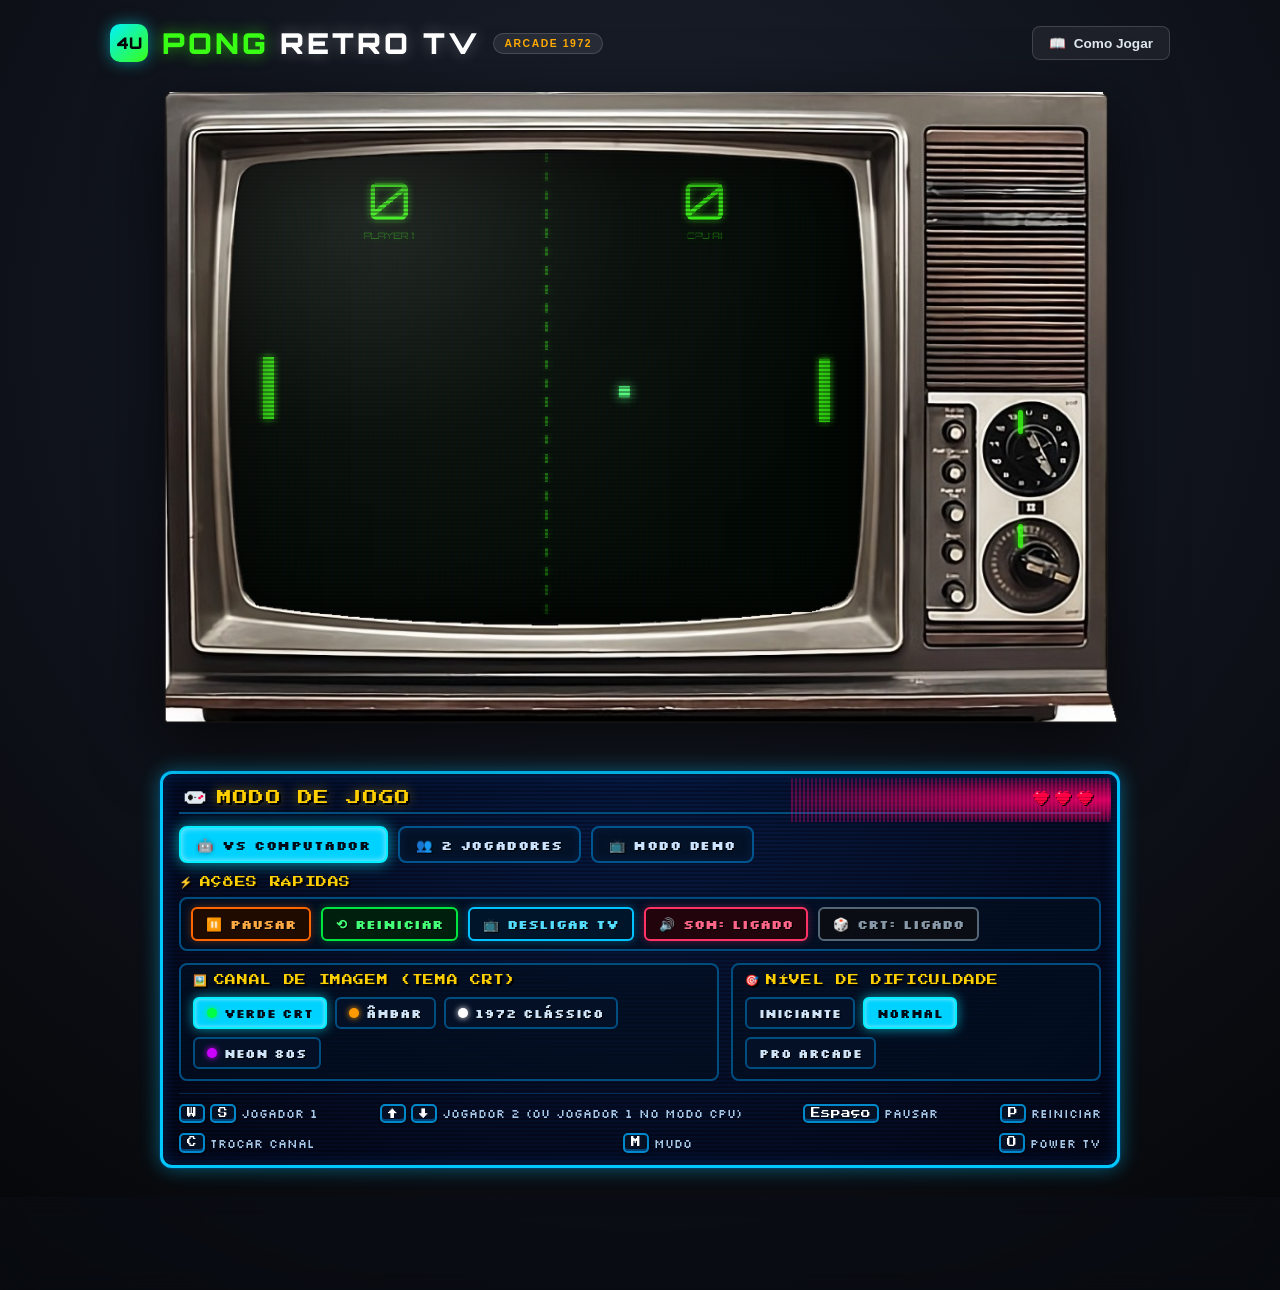
==== commit fd3e1cd7: "deploy: auto-sync pong" ====
--- a/index.html
+++ b/index.html
@@ -19,7 +19,7 @@
   <link href="https://fonts.googleapis.com/css2?family=Orbitron:wght@500;700;900&family=Press+Start+2P&family=Silkscreen:wght@400;700&display=swap" rel="stylesheet"/>
 
   <!-- Stylesheet with Cache Busting -->
-  <link rel="stylesheet" href="style.css?v=20261005_tv4"/>
+  <link rel="stylesheet" href="style.css?v=20261005_tv5"/>
 </head>
 <body>
 
@@ -338,6 +338,6 @@
   </footer>
 
   <!-- Game Script with Cache Busting -->
-  <script src="script.js?v=20261005_tv4"></script>
+  <script src="script.js?v=20261005_tv5"></script>
 </body>
 </html>
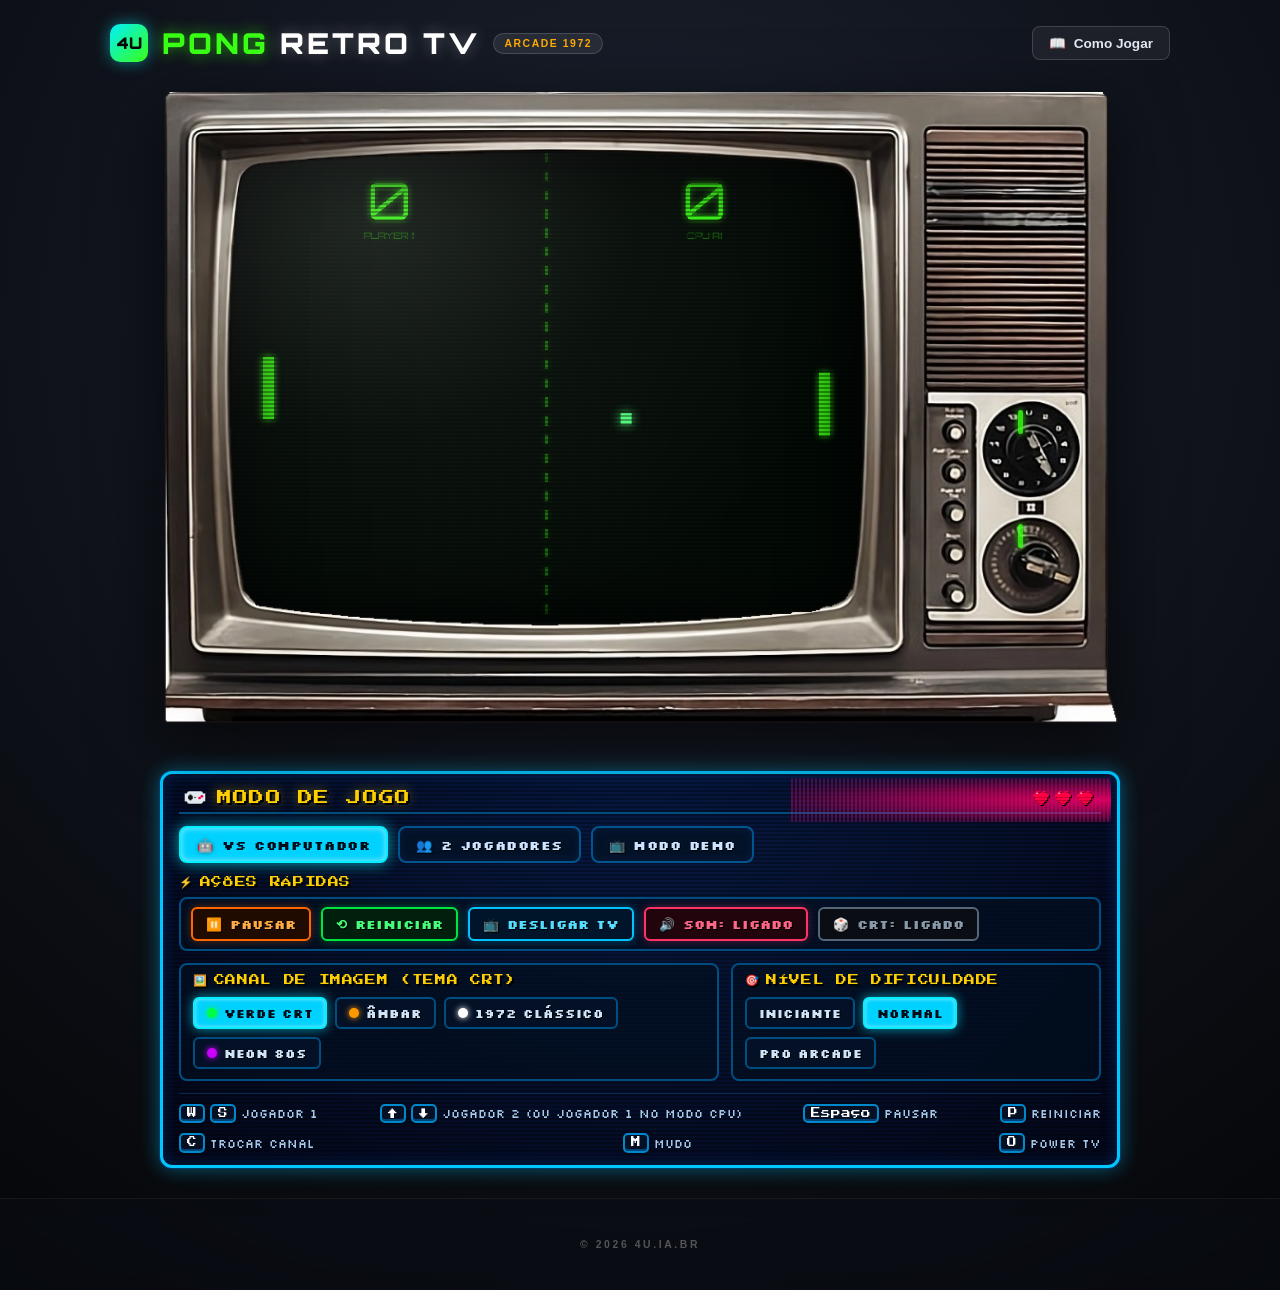
==== commit aa0f48f4: "deploy: auto-sync pong" ====
--- a/index.html
+++ b/index.html
@@ -19,7 +19,7 @@
   <link href="https://fonts.googleapis.com/css2?family=Orbitron:wght@500;700;900&family=Press+Start+2P&family=Silkscreen:wght@400;700&display=swap" rel="stylesheet"/>
 
   <!-- Stylesheet with Cache Busting -->
-  <link rel="stylesheet" href="style.css?v=20261005_tv5"/>
+  <link rel="stylesheet" href="style.css?v=20261005_tv6"/>
 </head>
 <body>
 
@@ -56,10 +56,18 @@
 
           <!-- HUD Status Screen Overlay (Pause / Game Over) -->
           <div class="screen-hud-overlay hidden" id="screenHudOverlay">
-            <h2 class="hud-title" id="hudTitle">JOGO PAUSADO</h2>
-            <p class="hud-subtitle" id="hudSubtitle">Pressione Espaço para continuar</p>
-            <div class="hud-btn-group">
-              <button class="btn-hud" id="hudRestartBtn">JOGAR NOVAMENTE</button>
+            <div class="hud-card">
+              <div class="hud-badge-icon" id="hudBadgeIcon">🏆</div>
+              <h2 class="hud-title" id="hudTitle">FIM DE JOGO</h2>
+              <div class="hud-score-row" id="hudScoreRow" style="display: none;">
+                <span id="hudScore1">10</span>
+                <span class="hud-score-sep">:</span>
+                <span id="hudScore2">8</span>
+              </div>
+              <p class="hud-subtitle" id="hudSubtitle">CPU VENCEU!</p>
+              <div class="hud-btn-group">
+                <button class="btn-hud" id="hudRestartBtn">JOGAR NOVAMENTE</button>
+              </div>
             </div>
           </div>
         </div>
@@ -338,6 +346,6 @@
   </footer>
 
   <!-- Game Script with Cache Busting -->
-  <script src="script.js?v=20261005_tv5"></script>
+  <script src="script.js?v=20261005_tv6"></script>
 </body>
 </html>
--- a/style.css
+++ b/style.css
@@ -476,7 +476,7 @@
   transform: translateX(-50%) translateY(-4px);
 }
 
-/* CRT Screen Status Overlay (e.g. Pause, Game Over, Insert Coin) */
+/* CRT Screen Status Overlay (e.g. Pause, Game Over) */
 .screen-hud-overlay {
   position: absolute;
   top: 0;
@@ -484,16 +484,16 @@
   width: 100%;
   height: 100%;
   display: flex;
-  flex-direction: column;
   align-items: center;
   justify-content: center;
-  background: rgba(0, 0, 0, 0.65);
-  color: #fff;
+  background: rgba(2, 6, 16, 0.75);
   z-index: 14;
   backdrop-filter: blur(2px);
-  text-align: center;
-  padding: 20px;
+  padding: 8px;
+  box-sizing: border-box;
+  opacity: 1;
   transition: opacity 0.2s ease;
+  user-select: none;
 }
 
 .screen-hud-overlay.hidden {
@@ -501,43 +501,103 @@
   pointer-events: none;
 }
 
+/* Retro CRT Floating Card Frame */
+.hud-card {
+  display: flex;
+  flex-direction: column;
+  align-items: center;
+  justify-content: center;
+  gap: clamp(4px, 1.6vw, 10px);
+  background: rgba(3, 10, 28, 0.94);
+  border: 2px solid #00c8ff;
+  border-radius: 8px;
+  box-shadow: 
+    0 0 16px rgba(0, 200, 255, 0.45),
+    inset 0 0 14px rgba(0, 100, 255, 0.25);
+  padding: clamp(8px, 2.5vw, 14px) clamp(12px, 3.8vw, 22px);
+  max-width: 90%;
+  max-height: 88%;
+  box-sizing: border-box;
+  text-align: center;
+}
+
+.hud-badge-icon {
+  font-size: clamp(0.95rem, 3.2vw, 1.5rem);
+  line-height: 1;
+  filter: drop-shadow(0 0 6px rgba(255, 215, 0, 0.6));
+}
+
 .hud-title {
-  font-family: 'Orbitron', monospace;
-  font-size: 2.2rem;
-  letter-spacing: 0.15em;
-  margin-bottom: 10px;
-  text-shadow: 0 0 15px currentColor;
+  font-family: 'Press Start 2P', monospace;
+  font-size: clamp(0.70rem, 2.5vw, 1.15rem);
+  color: #ffd000;
+  letter-spacing: 0.08em;
+  margin: 0;
+  white-space: nowrap;
+  text-shadow: 2px 2px 0px #000, 0 0 10px rgba(255, 208, 0, 0.6);
+}
+
+.hud-score-row {
+  display: flex;
+  align-items: center;
+  justify-content: center;
+  gap: 8px;
+  font-family: 'Press Start 2P', monospace;
+  font-size: clamp(0.85rem, 3vw, 1.35rem);
+  color: #ffffff;
+  text-shadow: 0 0 8px rgba(0, 240, 255, 0.7);
+  margin: 0;
+}
+
+.hud-score-sep {
+  color: #00c8ff;
+  opacity: 0.8;
 }
 
 .hud-subtitle {
-  font-size: 1rem;
-  color: var(--text-muted);
-  margin-bottom: 24px;
+  font-family: 'Silkscreen', monospace;
+  font-size: clamp(0.68rem, 2.2vw, 0.90rem);
+  font-weight: 700;
+  color: #44ff77;
+  letter-spacing: 0.04em;
+  margin: 0;
+  text-shadow: 1px 1px 0 #000, 0 0 8px rgba(68, 255, 119, 0.5);
+  max-width: 260px;
 }
 
 .hud-btn-group {
   display: flex;
-  gap: 12px;
+  gap: 8px;
+  margin-top: 2px;
 }
 
 .btn-hud {
-  background: var(--neon-green);
-  color: #050608;
-  border: none;
-  padding: 10px 22px;
+  font-family: 'Silkscreen', monospace;
+  font-size: clamp(0.68rem, 2.2vw, 0.86rem);
+  font-weight: 700;
+  letter-spacing: 0.04em;
+  color: #44ff77;
+  background: #001f0c;
+  border: 2px solid #00e640;
   border-radius: 6px;
-  font-weight: 800;
-  font-family: 'Orbitron', sans-serif;
-  font-size: 0.95rem;
+  padding: clamp(5px, 1.6vw, 8px) clamp(12px, 3.2vw, 18px);
   cursor: pointer;
-  letter-spacing: 0.05em;
-  box-shadow: 0 0 15px rgba(57, 255, 20, 0.5);
-  transition: all 0.2s ease;
+  box-shadow: 0 0 10px rgba(0, 230, 64, 0.35);
+  text-shadow: 1px 1px 0 #000;
+  transition: all 0.15s ease;
+  white-space: nowrap;
 }
 
 .btn-hud:hover {
-  transform: scale(1.05);
-  box-shadow: 0 0 25px rgba(57, 255, 20, 0.8);
+  background: #00e640;
+  color: #020b18;
+  box-shadow: 0 0 20px rgba(0, 230, 64, 0.8);
+  text-shadow: none;
+  transform: scale(1.04);
+}
+
+.btn-hud:active {
+  transform: scale(0.97);
 }
 
 /* ============================================================
